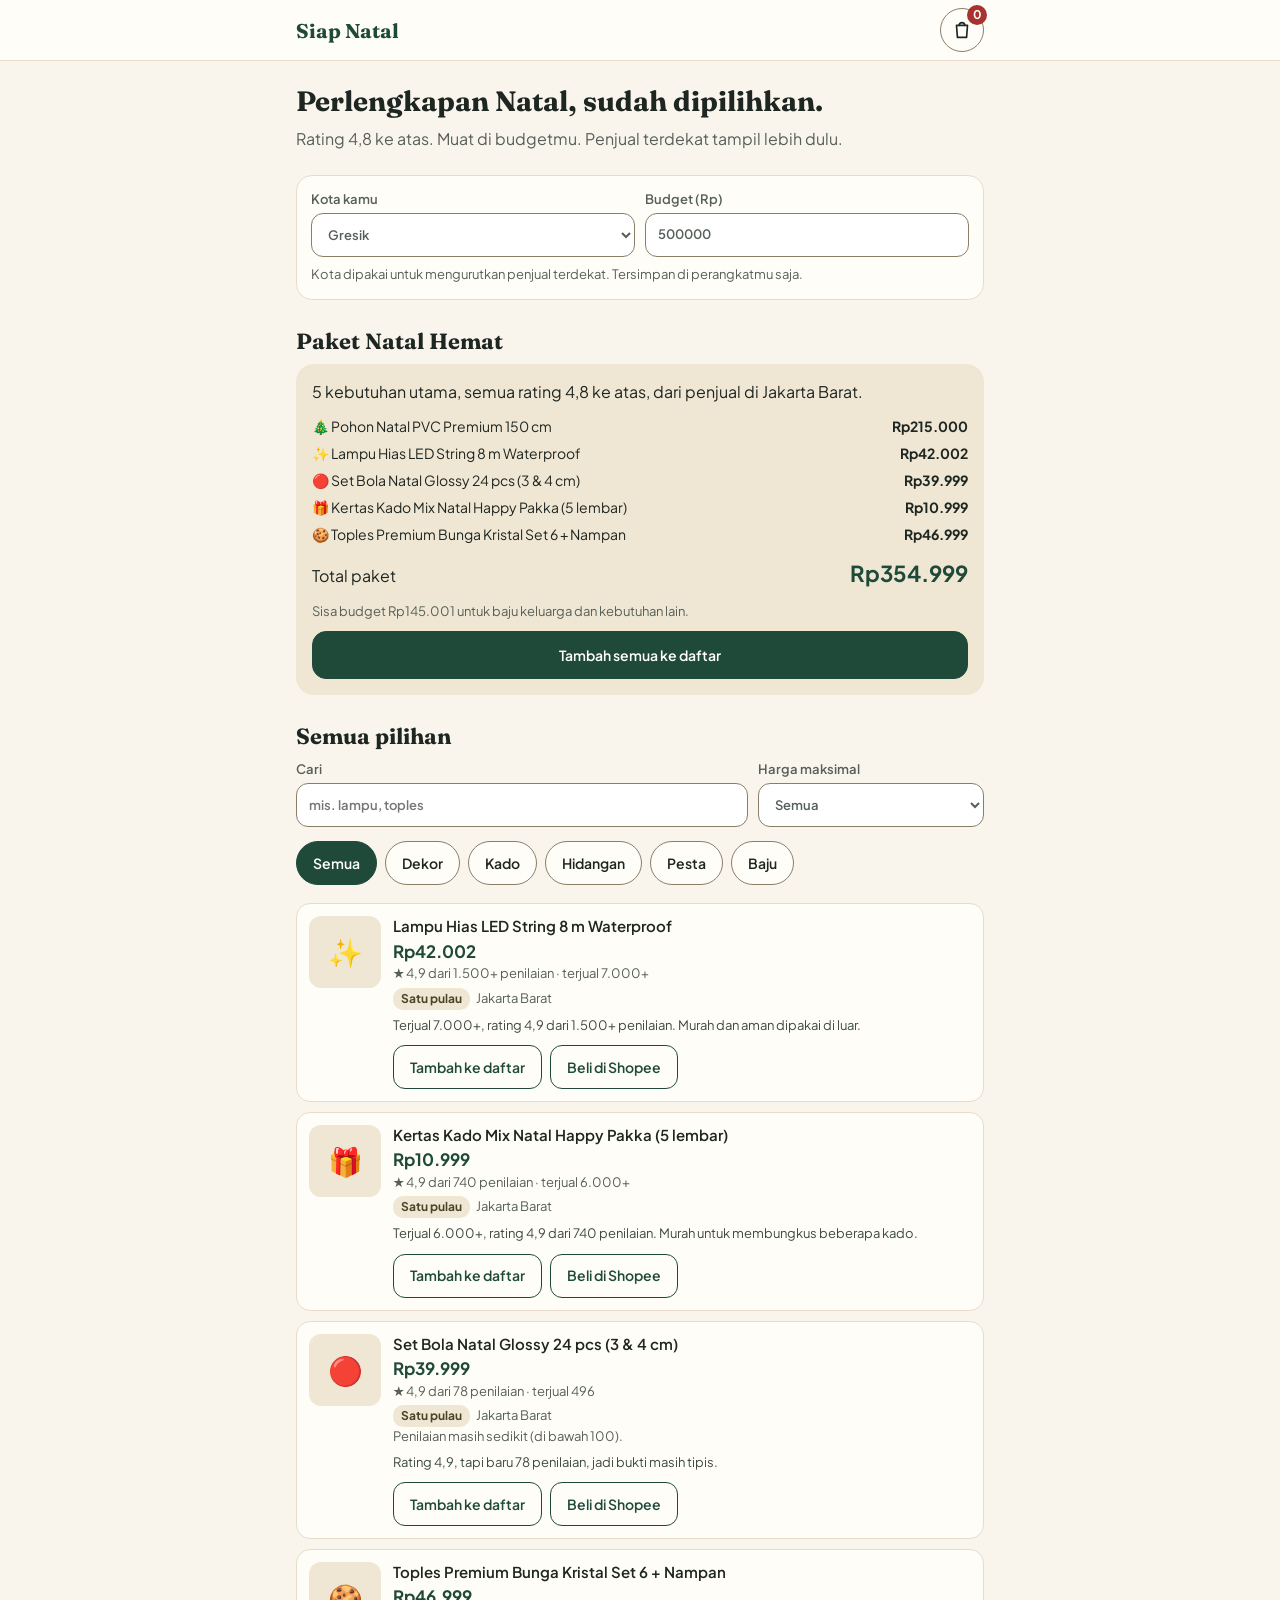
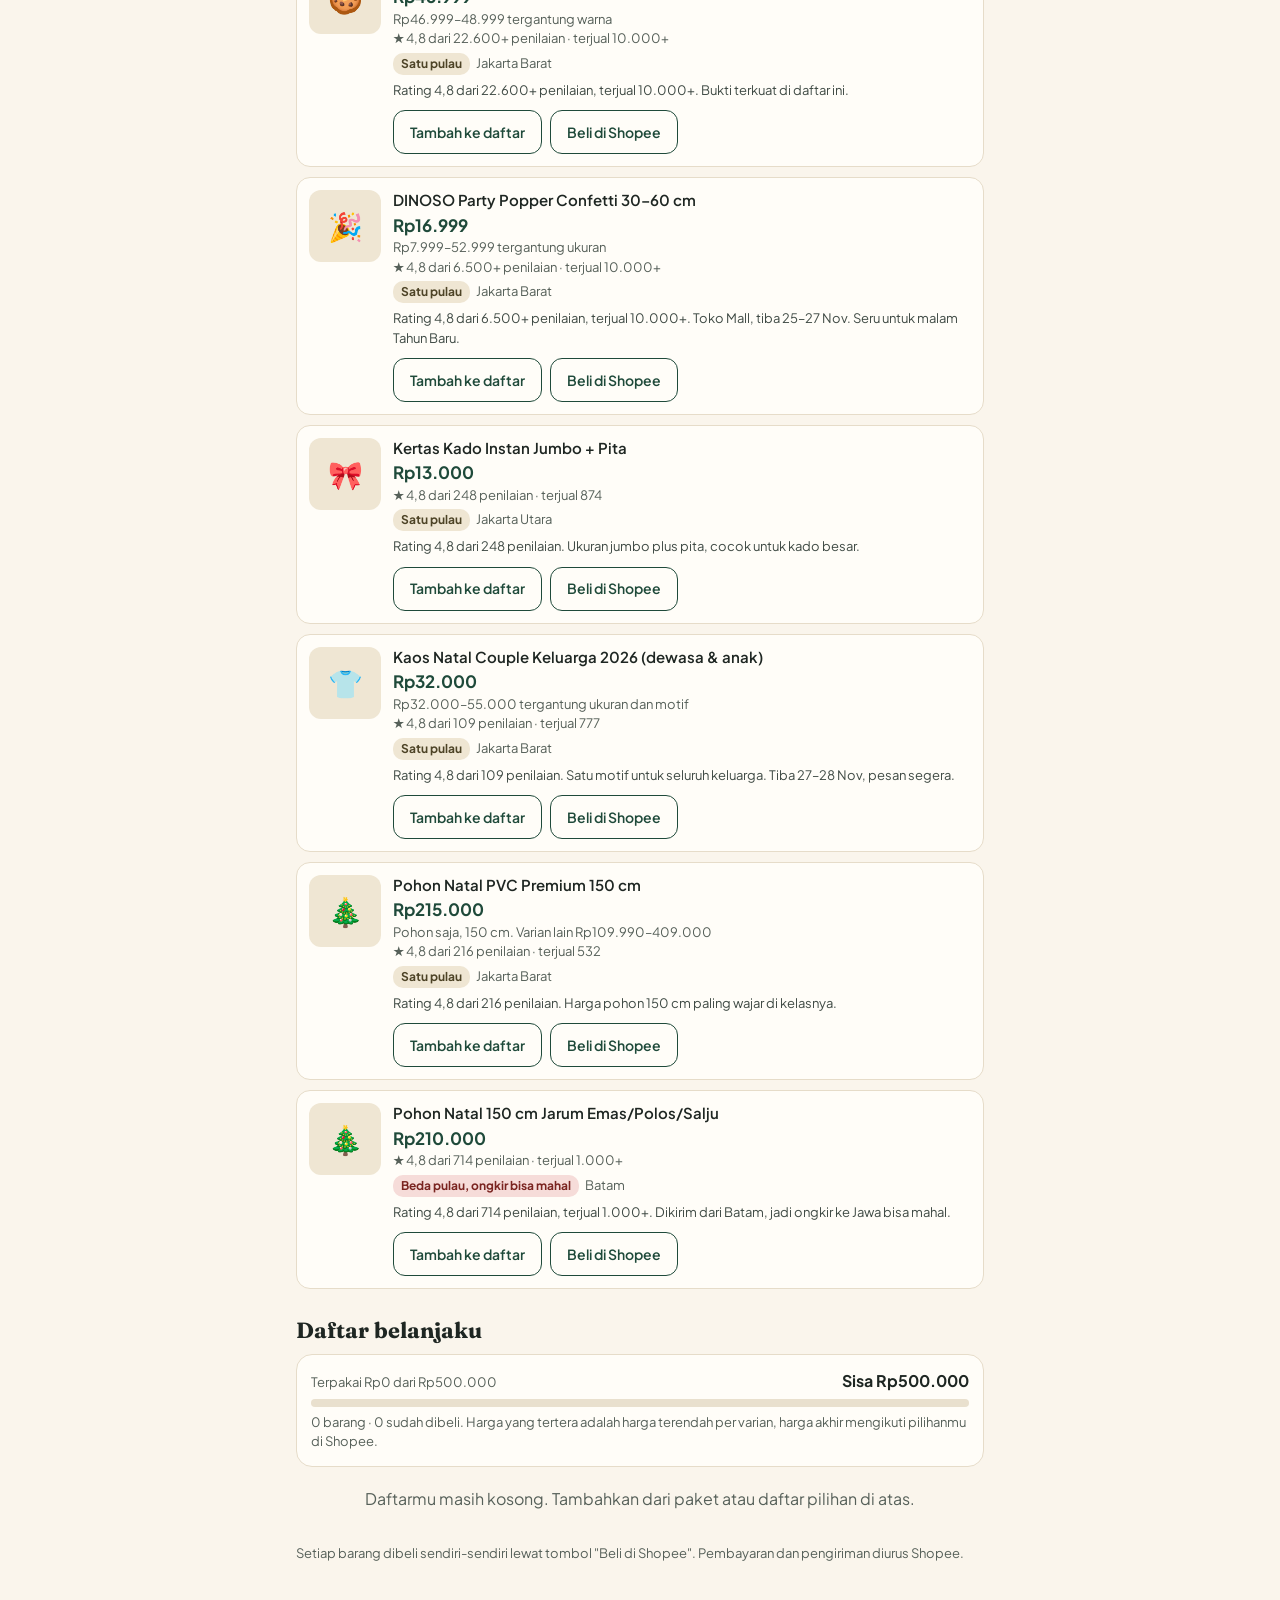
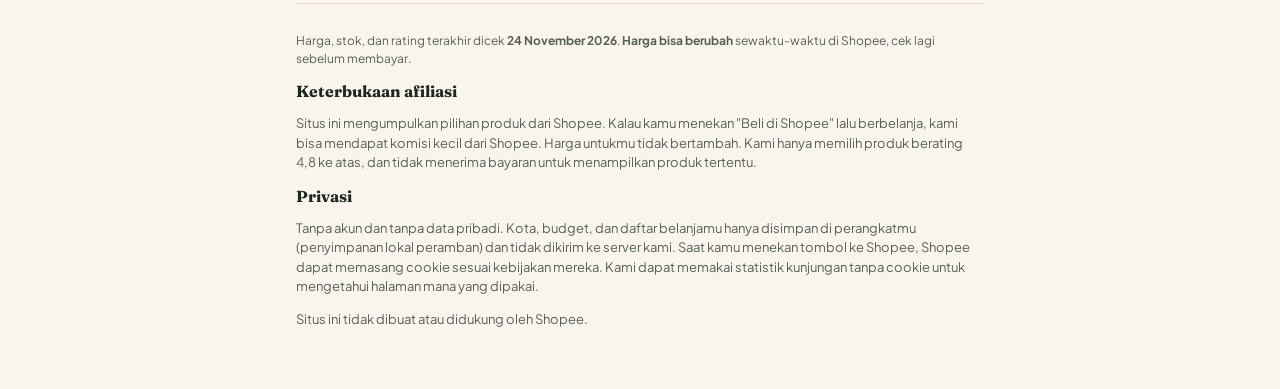
==== index.html @ 168bbdeb "Add files via upload tambah file lengkap pertama" ====
<!DOCTYPE html>
<html lang="id">
<head>
<meta charset="utf-8">
<meta name="viewport" content="width=device-width,initial-scale=1">
<title>Siap Natal — asisten belanja Natal untuk ibu</title>
<meta name="description" content="Pilihan perlengkapan Natal yang sudah dikurasi: rating 4,8 ke atas, sesuai budget, dengan penjual terdekat lebih dulu.">
<link rel="icon" href="data:image/svg+xml,%3Csvg xmlns=%27http://www.w3.org/2000/svg%27 viewBox=%270 0 100 100%27%3E%3Ctext y=%27.9em%27 font-size=%2790%27%3E🎄%3C/text%3E%3C/svg%3E">
<meta property="og:title" content="Siap Natal — asisten belanja Natal untuk ibu"><meta property="og:description" content="Pilihan perlengkapan Natal berating 4,8 ke atas, sesuai budget, penjual terdekat tampil dulu."><meta property="og:type" content="website">
<link rel="preconnect" href="https://fonts.googleapis.com"><link rel="preconnect" href="https://fonts.gstatic.com" crossorigin>
<link href="https://fonts.googleapis.com/css2?family=Fraunces:wght@600;700&family=Plus+Jakarta+Sans:wght@400;500;600;700&display=swap" rel="stylesheet">
<style>
:root{--ground:#FAF5EC;--surface:#FFFDF8;--line:#E6DCC9;--line2:#8A7E68;--text:#1E2622;--muted:#566059;--pri:#1F4A3A;--berry:#A8322D;--sand:#EFE6D3}
*{box-sizing:border-box}
html{-webkit-text-size-adjust:100%}
body{margin:0;background:var(--ground);color:var(--text);font:400 16px/1.5 'Plus Jakarta Sans',system-ui,sans-serif}
h1,h2,h3{font-family:Fraunces,Georgia,serif;margin:0;line-height:1.2}
a{color:var(--pri)}
button,select,input{font:inherit;color:inherit}
:focus-visible{outline:3px solid #2F6FED;outline-offset:2px}
.wrap{max-width:720px;margin:0 auto;padding:0 16px}
header.top{position:sticky;top:0;z-index:5;background:var(--surface);border-bottom:1px solid var(--line)}
header.top .wrap{display:flex;align-items:center;gap:10px;min-height:60px;justify-content:space-between}
.brand{font:700 20px Fraunces,Georgia,serif;color:var(--pri);text-decoration:none}
.chip,.btn{min-height:44px;border-radius:22px;border:1px solid var(--line2);background:var(--surface);padding:0 16px;font-weight:600;font-size:14px;cursor:pointer;display:inline-flex;align-items:center;justify-content:center;gap:6px;text-decoration:none;color:var(--text)}
.chip[aria-pressed=true]{background:var(--pri);color:#fff;border-color:var(--pri)}
.btn.pri{background:var(--pri);border-color:var(--pri);color:#fff;border-radius:14px;min-height:48px}
.btn.out{border:1.5px solid var(--pri);color:var(--pri);border-radius:12px}
.cartbtn{position:relative;width:44px;padding:0;border-radius:22px}
.badge{position:absolute;top:-4px;right:-4px;min-width:20px;height:20px;padding:0 5px;border-radius:10px;background:var(--berry);color:#fff;font-size:12px;font-weight:700;display:flex;align-items:center;justify-content:center}
.hero{padding:24px 0 8px}
.hero h1{font-size:28px}
.hero p{color:var(--muted);margin:8px 0 0}
.panel{background:var(--surface);border:1px solid var(--line);border-radius:16px;padding:14px;margin-top:16px}
.row{display:flex;gap:10px;flex-wrap:wrap;align-items:flex-end}
label.f{display:flex;flex-direction:column;gap:4px;font-size:13px;color:var(--muted);font-weight:600;flex:1;min-width:140px}
select,input[type=number],input[type=search]{min-height:44px;border:1px solid var(--line2);border-radius:12px;background:#fff;padding:0 12px;width:100%}
.note{font-size:13px;color:var(--muted)}
.bar{height:8px;border-radius:4px;background:#E9E0CE;overflow:hidden;margin-top:6px}
.bar>i{display:block;height:100%;background:var(--pri)}
.bar.over>i{background:var(--berry)}
section{margin-top:28px}
section>h2{font-size:22px;margin-bottom:10px}
.paket{background:var(--sand);border-radius:18px;padding:16px}
.paket ul{list-style:none;margin:12px 0;padding:0;display:flex;flex-direction:column;gap:6px}
.paket li{display:flex;justify-content:space-between;gap:10px;font-size:14px}
.tot{display:flex;justify-content:space-between;align-items:baseline;gap:10px;flex-wrap:wrap;margin:8px 0 12px}
.tot b{font-size:22px;color:var(--pri)}
.chips{display:flex;gap:8px;overflow-x:auto;padding:4px 0 8px;margin-top:10px}
.chips .chip{flex:none}
.card{display:flex;gap:12px;background:var(--surface);border:1px solid var(--line);border-radius:14px;padding:12px;margin-top:10px}
.ph{flex:none;width:72px;height:72px;border-radius:12px;background:var(--sand);display:flex;align-items:center;justify-content:center;font-size:28px}
.card .b{flex:1;min-width:0}
.card h3{font:600 15px/1.35 'Plus Jakarta Sans',sans-serif}
.price{font-weight:700;color:var(--pri);font-size:17px;margin-top:2px}
.meta{font-size:13px;color:var(--muted)}
.tag{display:inline-block;font-size:12px;font-weight:700;padding:2px 8px;border-radius:10px;margin-right:6px;margin-top:4px}
.t0,.t1{background:#DCEBDD;color:#1B4B2B}.t2{background:#EFE6D3;color:#4D4326}.t3{background:#F6DCD9;color:#7A2420}
.why{font-size:13px;margin:6px 0 0;color:#3F4A44}
.acts{display:flex;gap:8px;margin-top:10px;flex-wrap:wrap}
.empty{padding:20px;text-align:center;color:var(--muted)}
#daftar .item{display:flex;align-items:center;gap:8px;padding:8px 8px 8px 4px;border:1px solid var(--line);border-radius:14px;background:var(--surface);margin-top:8px}
#daftar .item input[type=checkbox]{width:22px;height:22px;accent-color:var(--pri);margin:0}
#daftar .item label{width:44px;height:44px;display:flex;align-items:center;justify-content:center}
#daftar .item.done .nm{text-decoration:line-through;color:var(--muted)}
.item .nm{font-size:14px;font-weight:600;line-height:1.3}
.x{border:0;background:none;color:var(--muted);min-width:44px;min-height:44px;cursor:pointer;font-size:13px;text-decoration:underline}
footer{margin:40px 0 60px;padding-top:16px;border-top:1px solid var(--line);font-size:13px;color:var(--muted)}
footer h2{font-size:16px;color:var(--text);margin:14px 0 4px}
.stale{font-size:12px;color:var(--muted)}
@media (prefers-reduced-motion:no-preference){.bar>i{transition:width .3s}}
</style>
</head>
<body>
<header class="top"><div class="wrap">
<a class="brand" href="#top">Siap Natal</a>
<a class="btn cartbtn" href="#daftar" aria-label="Daftar belanja"><svg width="22" height="22" viewBox="0 0 24 24" fill="none" stroke="currentColor" stroke-width="1.8" stroke-linecap="round" stroke-linejoin="round" aria-hidden="true"><path d="M6 7h12l-1 13H7z"/><path d="M9 7a3 3 0 016 0"/></svg><span class="badge" id="badge">0</span></a>
</div></header>

<main class="wrap" id="top">
<div class="hero">
<h1>Perlengkapan Natal, sudah dipilihkan.</h1>
<p>Rating 4,8 ke atas. Muat di budgetmu. Penjual terdekat tampil lebih dulu.</p>
</div>

<div class="panel" aria-label="Pengaturan">
<div class="row">
<label class="f">Kota kamu<select id="city"></select></label>
<label class="f">Budget (Rp)<input type="number" id="budget" inputmode="numeric" min="0" step="10000"></label>
</div>
<p class="note" style="margin:8px 0 0">Kota dipakai untuk mengurutkan penjual terdekat. Tersimpan di perangkatmu saja.</p>
</div>

<section id="paketsec"><h2>Paket Natal Hemat</h2><div class="paket" id="paket"></div></section>

<section id="produk"><h2>Semua pilihan</h2>
<div class="row">
<label class="f" style="flex:2">Cari<input type="search" id="q" placeholder="mis. lampu, toples"></label>
<label class="f">Harga maksimal<select id="maxp"><option value="0">Semua</option><option value="50000">sampai Rp50.000</option><option value="100000">sampai Rp100.000</option><option value="250000">sampai Rp250.000</option></select></label>
</div>
<div class="chips" id="cats" role="group" aria-label="Kategori"></div>
<div id="list" aria-live="polite"></div>
</section>

<section id="daftar"><h2>Daftar belanjaku</h2>
<div class="panel" style="margin-top:0">
<div class="row" style="justify-content:space-between;align-items:baseline"><span class="note" id="used"></span><b id="left" style="color:var(--pri)"></b></div>
<div class="bar" id="bar"><i style="width:0"></i></div>
<div class="note" id="cnt" style="margin-top:6px"></div>
</div>
<div id="items"></div>
<p class="note">Setiap barang dibeli sendiri-sendiri lewat tombol "Beli di Shopee". Pembayaran dan pengiriman diurus Shopee.</p>
</section>

<footer>
<p class="stale">Harga, stok, dan rating terakhir dicek <b id="chk"></b>. <b>Harga bisa berubah</b> sewaktu-waktu di Shopee, cek lagi sebelum membayar.</p>
<h2 id="afiliasi">Keterbukaan afiliasi</h2>
<p>Situs ini mengumpulkan pilihan produk dari Shopee. Kalau kamu menekan "Beli di Shopee" lalu berbelanja, kami bisa mendapat komisi kecil dari Shopee. Harga untukmu tidak bertambah. Kami hanya memilih produk berating 4,8 ke atas, dan tidak menerima bayaran untuk menampilkan produk tertentu.</p>
<h2 id="privasi">Privasi</h2>
<p>Tanpa akun dan tanpa data pribadi. Kota, budget, dan daftar belanjamu hanya disimpan di perangkatmu (penyimpanan lokal peramban) dan tidak dikirim ke server kami. Saat kamu menekan tombol ke Shopee, Shopee dapat memasang cookie sesuai kebijakan mereka. Kami dapat memakai statistik kunjungan tanpa cookie untuk mengetahui halaman mana yang dipakai.</p>
<p>Situs ini tidak dibuat atau didukung oleh Shopee.</p>
</footer>
</main>

<script>
const UPDATED="24 November 2026";
const P=[
{id:"pvc150",n:"Pohon Natal PVC Premium 150 cm",k:"Dekor",h:215000,hn:"Pohon saja, 150 cm. Varian lain Rp109.990–409.000",s:532,r:4.8,rc:216,c:"Jakarta Barat",l:"https://s.shopee.co.id/6fj6Mpn1TP",w:"Rating 4,8 dari 216 penilaian. Harga pohon 150 cm paling wajar di kelasnya.",paket:1,e:"🎄"},
{id:"led8",n:"Lampu Hias LED String 8 m Waterproof",k:"Dekor",h:42002,s:7000,r:4.9,rc:1500,c:"Jakarta Barat",l:"https://s.shopee.co.id/2gCxbWXLBi",w:"Terjual 7.000+, rating 4,9 dari 1.500+ penilaian. Murah dan aman dipakai di luar.",paket:1,e:"✨"},
{id:"bola24",n:"Set Bola Natal Glossy 24 pcs (3 & 4 cm)",k:"Dekor",h:39999,s:496,r:4.9,rc:78,c:"Jakarta Barat",l:"https://s.shopee.co.id/9fMhwWFyLL",w:"Rating 4,9, tapi baru 78 penilaian, jadi bukti masih tipis.",paket:1,thin:1,e:"🔴"},
{id:"kado5",n:"Kertas Kado Mix Natal Happy Pakka (5 lembar)",k:"Kado",h:10999,s:6000,r:4.9,rc:740,c:"Jakarta Barat",l:"https://s.shopee.co.id/8KrKM7GC0i",w:"Terjual 6.000+, rating 4,9 dari 740 penilaian. Murah untuk membungkus beberapa kado.",paket:1,e:"🎁"},
{id:"toples6",n:"Toples Premium Bunga Kristal Set 6 + Nampan",k:"Hidangan",h:46999,hn:"Rp46.999–48.999 tergantung warna",s:10000,r:4.8,rc:22600,c:"Jakarta Barat",l:"https://s.shopee.co.id/7KynB4lZWS",w:"Rating 4,8 dari 22.600+ penilaian, terjual 10.000+. Bukti terkuat di daftar ini.",paket:1,e:"🍪"},
{id:"jarum150",n:"Pohon Natal 150 cm Jarum Emas/Polos/Salju",k:"Dekor",h:210000,s:1000,r:4.8,rc:714,c:"Batam",l:"https://s.shopee.co.id/4LLBaUgY8w",w:"Rating 4,8 dari 714 penilaian, terjual 1.000+. Dikirim dari Batam, jadi ongkir ke Jawa bisa mahal.",e:"🎄"},
{id:"kadojumbo",n:"Kertas Kado Instan Jumbo + Pita",k:"Kado",h:13000,s:874,r:4.8,rc:248,c:"Jakarta Utara",l:"https://s.shopee.co.id/3B9ECFeXxI",w:"Rating 4,8 dari 248 penilaian. Ukuran jumbo plus pita, cocok untuk kado besar.",e:"🎀"},
{id:"popper",n:"DINOSO Party Popper Confetti 30–60 cm",k:"Pesta",h:16999,hn:"Rp7.999–52.999 tergantung ukuran",s:10000,r:4.8,rc:6500,c:"Jakarta Barat",l:"https://s.shopee.co.id/9AQRPuTZPy",w:"Rating 4,8 dari 6.500+ penilaian, terjual 10.000+. Toko Mall, tiba 25–27 Nov. Seru untuk malam Tahun Baru.",e:"🎉"},
{id:"kaos",n:"Kaos Natal Couple Keluarga 2026 (dewasa & anak)",k:"Baju",h:32000,hn:"Rp32.000–55.000 tergantung ukuran dan motif",s:777,r:4.8,rc:109,c:"Jakarta Barat",l:"https://s.shopee.co.id/2VtXQyPpWH",w:"Rating 4,8 dari 109 penilaian. Satu motif untuk seluruh keluarga. Tiba 27–28 Nov, pesan segera.",e:"👕"}
];
const CITIES=[
["Gresik","Jawa Timur","Jawa"],["Surabaya","Jawa Timur","Jawa"],["Sidoarjo","Jawa Timur","Jawa"],["Lamongan","Jawa Timur","Jawa"],["Mojokerto","Jawa Timur","Jawa"],["Malang","Jawa Timur","Jawa"],["Pasuruan","Jawa Timur","Jawa"],["Probolinggo","Jawa Timur","Jawa"],["Jember","Jawa Timur","Jawa"],["Banyuwangi","Jawa Timur","Jawa"],["Kediri","Jawa Timur","Jawa"],["Madiun","Jawa Timur","Jawa"],["Tuban","Jawa Timur","Jawa"],["Bojonegoro","Jawa Timur","Jawa"],
["Semarang","Jawa Tengah","Jawa"],["Solo","Jawa Tengah","Jawa"],["Yogyakarta","DI Yogyakarta","Jawa"],["Bandung","Jawa Barat","Jawa"],["Bogor","Jawa Barat","Jawa"],["Depok","Jawa Barat","Jawa"],["Bekasi","Jawa Barat","Jawa"],["Tangerang","Banten","Jawa"],
["Jakarta Barat","DKI Jakarta","Jawa"],["Jakarta Utara","DKI Jakarta","Jawa"],["Jakarta Selatan","DKI Jakarta","Jawa"],["Jakarta Pusat","DKI Jakarta","Jawa"],["Jakarta Timur","DKI Jakarta","Jawa"],
["Denpasar","Bali","Bali"],["Medan","Sumatera Utara","Sumatera"],["Batam","Kepulauan Riau","Sumatera"],["Palembang","Sumatera Selatan","Sumatera"],["Balikpapan","Kalimantan Timur","Kalimantan"],["Makassar","Sulawesi Selatan","Sulawesi"],["Manado","Sulawesi Utara","Sulawesi"]
];
const cityInfo=n=>CITIES.find(c=>c[0]===n);
const rp=n=>"Rp"+Math.round(n).toLocaleString("id-ID");
const K={city:"sn_city",budget:"sn_budget",list:"sn_list"};
const ls={get(k,d){try{const v=localStorage.getItem(k);return v==null?d:JSON.parse(v)}catch(e){return d}},set(k,v){try{localStorage.setItem(k,JSON.stringify(v))}catch(e){}}};
let city=ls.get(K.city,"Gresik"),budget=ls.get(K.budget,500000),list=ls.get(K.list,[]),cat="Semua";
if(!cityInfo(city))city="Gresik";
function tier(p){const u=cityInfo(city),s=cityInfo(p.c);if(p.c===city)return 0;if(!u||!s)return 3;if(u[1]===s[1])return 1;if(u[2]===s[2])return 2;return 3}
const TL=["Satu kota denganmu","Satu provinsi","Satu pulau","Beda pulau, ongkir bisa mahal"];
const byId=id=>P.find(p=>p.id===id);
function save(){ls.set(K.city,city);ls.set(K.budget,budget);ls.set(K.list,list)}
function add(id){if(!list.find(x=>x.id===id)){list.push({id,done:false});save();render()}}
function addPaket(){P.filter(p=>p.paket).forEach(p=>{if(!list.find(x=>x.id===p.id))list.push({id:p.id,done:false})});save();render();document.getElementById("daftar").scrollIntoView({behavior:"smooth"})}
function rm(id){list=list.filter(x=>x.id!==id);save();render()}
function tog(id){const x=list.find(y=>y.id===id);if(x){x.done=!x.done;save();render()}}
function buy(p){return `<a class="btn out" href="${p.l}" target="_blank" rel="sponsored noopener noreferrer">Beli di Shopee</a>`}
function card(p){const t=tier(p),inl=list.some(x=>x.id===p.id);
return `<article class="card"><div class="ph" aria-hidden="true">${p.e}</div><div class="b"><h3>${p.n}</h3>
<div class="price">${rp(p.h)}</div>${p.hn?`<div class="meta">${p.hn}</div>`:""}
<div class="meta">★ ${String(p.r).replace(".",",")} dari ${p.rc.toLocaleString("id-ID")}${p.rc>=1500?"+":""} penilaian · terjual ${p.s.toLocaleString("id-ID")}${p.s>=1000?"+":""}</div>
<div><span class="tag t${t}">${TL[t]}</span><span class="meta">${p.c}</span></div>
${p.thin?`<div class="meta">Penilaian masih sedikit (di bawah 100).</div>`:""}
<p class="why">${p.w}</p>
<div class="acts"><button class="btn out" ${inl?"disabled aria-disabled=true":""} data-add="${p.id}">${inl?"Sudah di daftar":"Tambah ke daftar"}</button>${buy(p)}</div></div></article>`}
function renderPaket(){const it=P.filter(p=>p.paket),tot=it.reduce((a,p)=>a+p.h,0);
document.getElementById("paket").innerHTML=`<p style="margin:0 0 4px">${it.length} kebutuhan utama, semua rating 4,8 ke atas, dari penjual di Jakarta Barat.</p><ul>${it.map(p=>`<li><span>${p.e} ${p.n}</span><b>${rp(p.h)}</b></li>`).join("")}</ul>
<div class="tot"><span>Total paket</span><b>${rp(tot)}</b></div><div class="note" style="margin-bottom:10px">${tot<=budget?`Sisa budget ${rp(budget-tot)} untuk baju keluarga dan kebutuhan lain.`:`Melebihi budget ${rp(tot-budget)}. Ganti satu barang atau naikkan budget.`}</div>
<button class="btn pri" style="width:100%" data-paket="1">Tambah semua ke daftar</button>`}
function renderList(){const q=document.getElementById("q").value.trim().toLowerCase(),mx=+document.getElementById("maxp").value;
let a=P.filter(p=>(cat==="Semua"||p.k===cat)&&(!mx||p.h<=mx)&&(!q||(p.n+" "+p.k).toLowerCase().includes(q)));
a.sort((x,y)=>tier(x)-tier(y)||y.r-x.r||y.s-x.s);
document.getElementById("list").innerHTML=a.length?a.map(card).join(""):`<div class="empty">Belum ada yang cocok. Coba ganti kategori atau harga maksimal.</div>`}
function renderDaftar(){const it=list.map(x=>({x,p:byId(x.id)})).filter(o=>o.p),tot=it.reduce((a,o)=>a+o.p.h,0),pct=budget>0?Math.min(100,tot/budget*100):0;
document.getElementById("badge").textContent=it.length;
document.getElementById("used").textContent=`Terpakai ${rp(tot)} dari ${rp(budget)}`;
const L=document.getElementById("left");L.textContent=tot<=budget?`Sisa ${rp(budget-tot)}`:`Lebih ${rp(tot-budget)}`;L.style.color=tot<=budget?"":"var(--berry)";
const b=document.getElementById("bar");b.className="bar"+(tot>budget?" over":"");b.firstElementChild.style.width=pct+"%";
document.getElementById("cnt").textContent=`${it.length} barang · ${it.filter(o=>o.x.done).length} sudah dibeli. Harga yang tertera adalah harga terendah per varian, harga akhir mengikuti pilihanmu di Shopee.`;
document.getElementById("items").innerHTML=it.length?it.map(({x,p})=>`<div class="item ${x.done?"done":""}"><label><input type="checkbox" ${x.done?"checked":""} data-tog="${p.id}" aria-label="Sudah dibeli: ${p.n}"></label><div style="flex:1;min-width:0"><div class="nm">${p.n}</div><div class="price" style="font-size:14px">${rp(p.h)}</div><div class="meta">${p.c}</div></div><div style="display:flex;flex-direction:column;align-items:flex-end">${buy(p)}<button class="x" data-rm="${p.id}">Hapus</button></div></div>`).join(""):`<div class="empty">Daftarmu masih kosong. Tambahkan dari paket atau daftar pilihan di atas.</div>`}
function render(){renderPaket();renderList();renderDaftar()}
function init(){
document.getElementById("chk").textContent=UPDATED;
const cs=document.getElementById("city");cs.innerHTML=CITIES.map(c=>`<option ${c[0]===city?"selected":""}>${c[0]}</option>`).join("");
cs.onchange=()=>{city=cs.value;save();render()};
const bi=document.getElementById("budget");bi.value=budget;bi.onchange=()=>{const v=parseInt(bi.value,10);budget=isNaN(v)||v<0?500000:v;bi.value=budget;save();render()};
document.getElementById("q").oninput=renderList;document.getElementById("maxp").onchange=renderList;
const cats=["Semua",...new Set(P.map(p=>p.k))];
document.getElementById("cats").innerHTML=cats.map(c=>`<button class="chip" aria-pressed="${c===cat}" data-cat="${c}">${c}</button>`).join("");
document.addEventListener("click",e=>{const t=e.target.closest("button,a");if(!t)return;
if(t.dataset.cat){cat=t.dataset.cat;document.querySelectorAll("[data-cat]").forEach(b=>b.setAttribute("aria-pressed",b.dataset.cat===cat));renderList()}
else if(t.dataset.add)add(t.dataset.add);else if(t.dataset.paket)addPaket();else if(t.dataset.rm)rm(t.dataset.rm)});
document.addEventListener("change",e=>{if(e.target.dataset.tog)tog(e.target.dataset.tog)});
render()}
init();
</script>
</body>
</html>
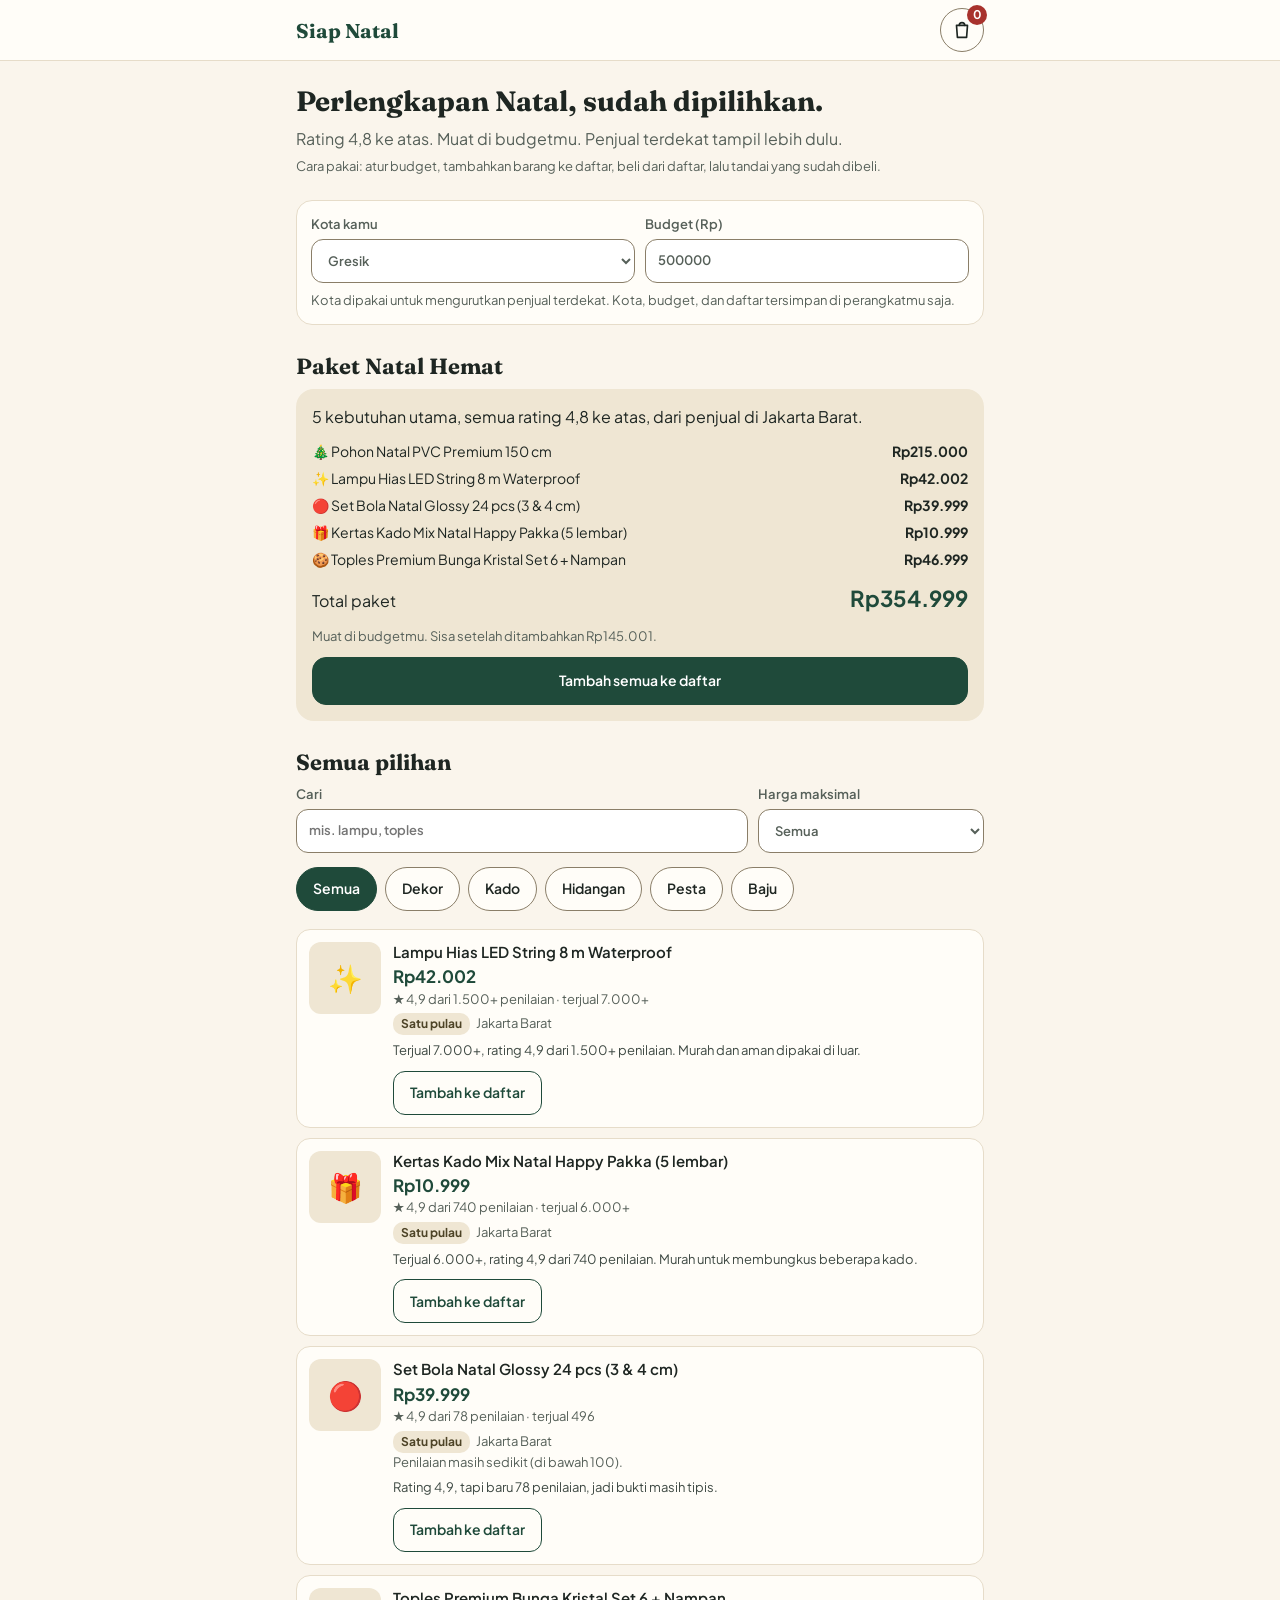
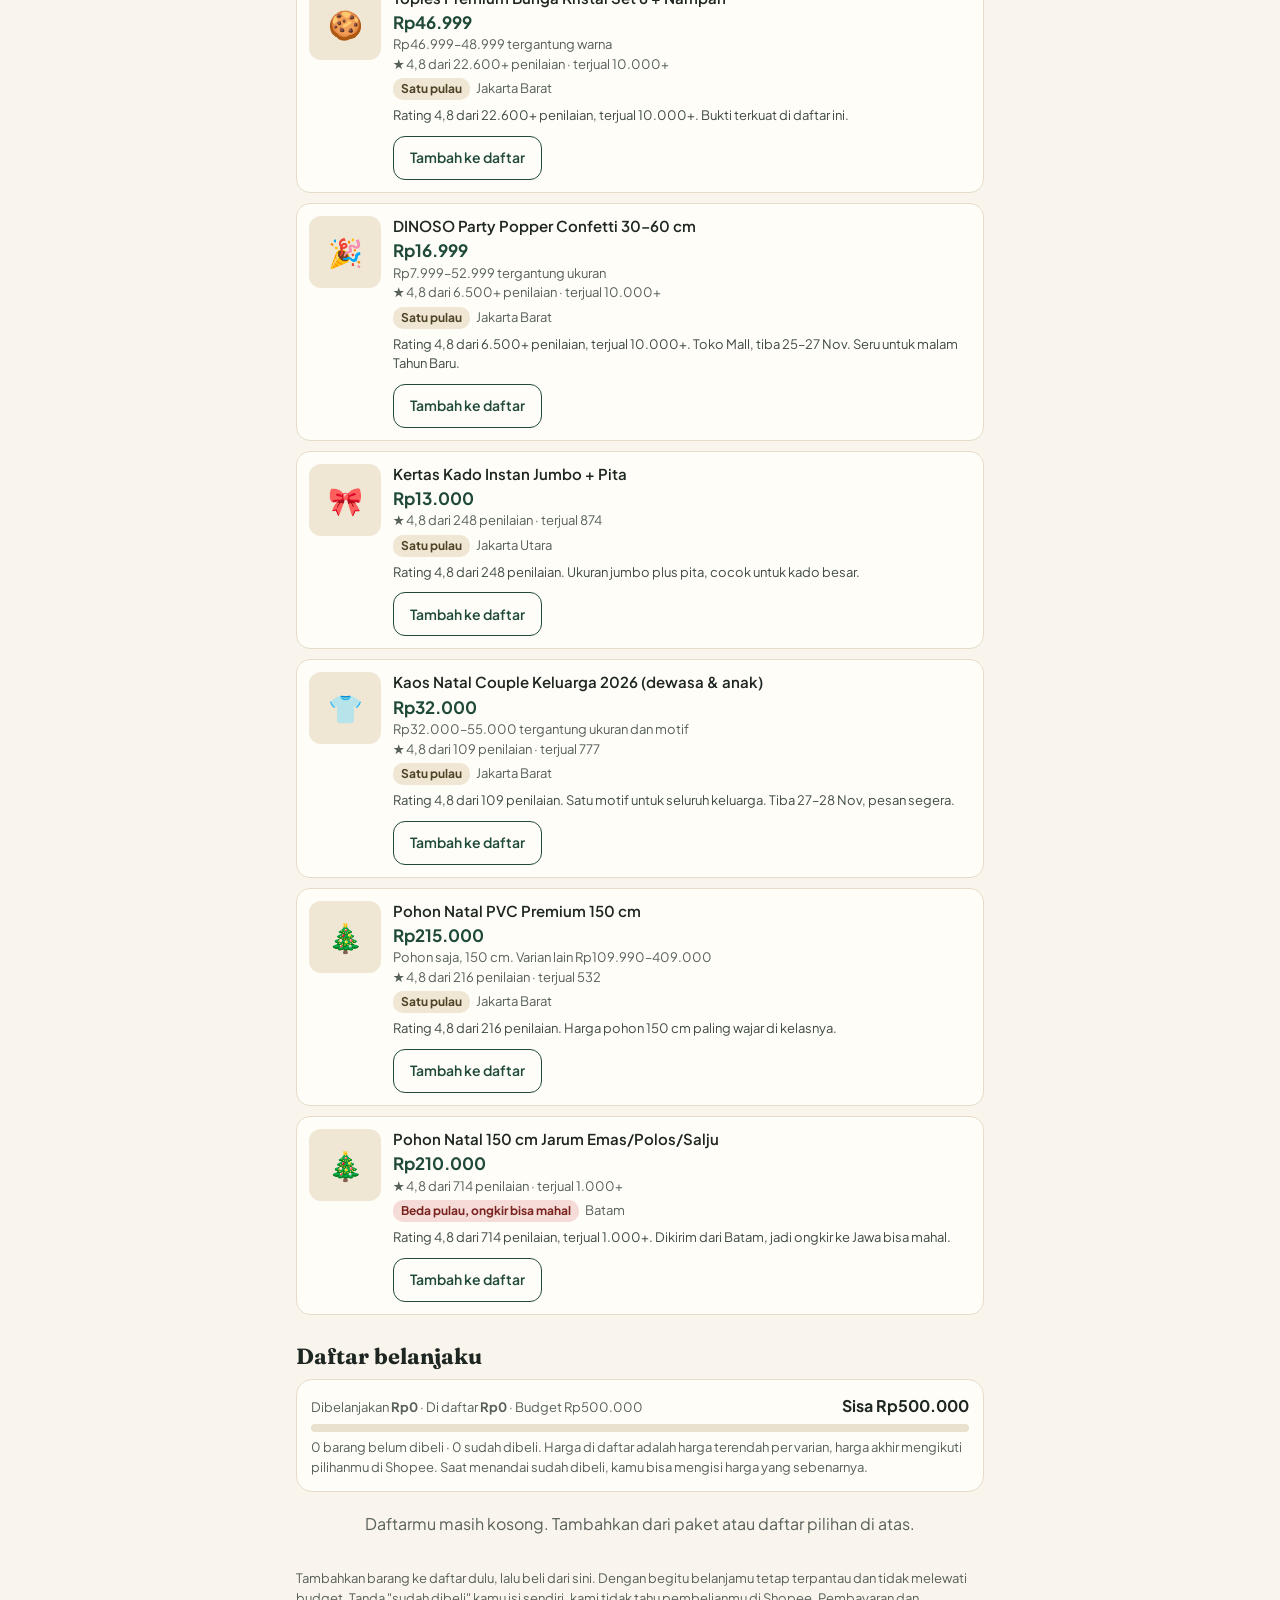
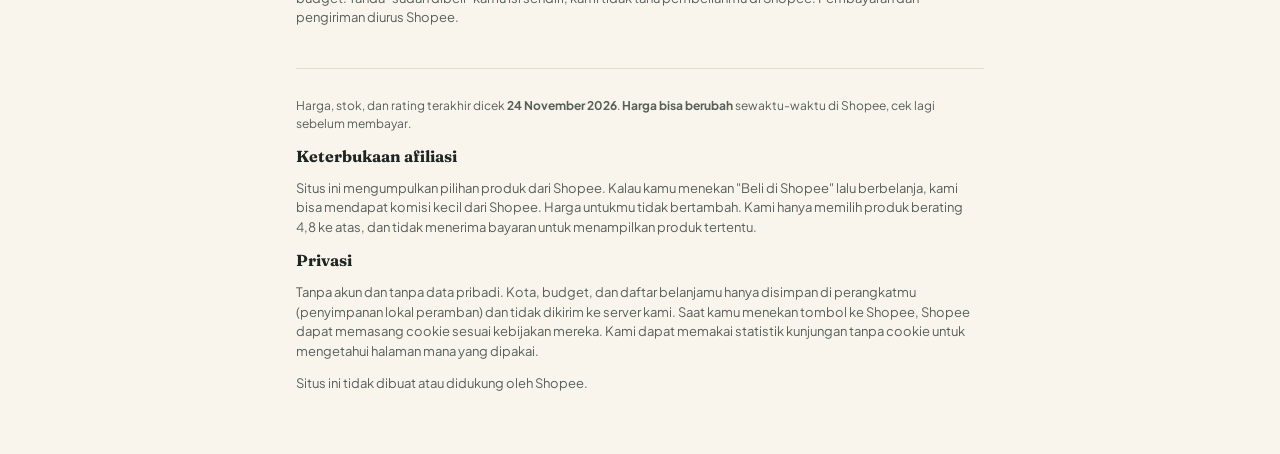
==== commit 5ec0e317: "Fitur kontrol budget: tandai sudah dibeli, budget terpotong, tambah barang butuh budget cukup Co-Aut" ====
--- a/index.html
+++ b/index.html
@@ -61,13 +61,22 @@
 .empty{padding:20px;text-align:center;color:var(--muted)}
 #daftar .item{display:flex;align-items:center;gap:8px;padding:8px 8px 8px 4px;border:1px solid var(--line);border-radius:14px;background:var(--surface);margin-top:8px}
 #daftar .item input[type=checkbox]{width:22px;height:22px;accent-color:var(--pri);margin:0}
-#daftar .item label{width:44px;height:44px;display:flex;align-items:center;justify-content:center}
+
 #daftar .item.done .nm{text-decoration:line-through;color:var(--muted)}
 .item .nm{font-size:14px;font-weight:600;line-height:1.3}
 .x{border:0;background:none;color:var(--muted);min-width:44px;min-height:44px;cursor:pointer;font-size:13px;text-decoration:underline}
 footer{margin:40px 0 60px;padding-top:16px;border-top:1px solid var(--line);font-size:13px;color:var(--muted)}
 footer h2{font-size:16px;color:var(--text);margin:14px 0 4px}
 .stale{font-size:12px;color:var(--muted)}
+.bar{display:flex}.bar>i.pl{background:#8FB5A3}.bar.over>i.pl{background:#D98A85}
+.doneTag{display:inline-flex;align-items:center;min-height:44px;font-weight:700;color:var(--pri)}
+.card.dim{opacity:.7}
+dialog{border:1px solid var(--line2);border-radius:16px;padding:18px;max-width:420px;width:calc(100% - 32px);background:var(--surface);color:var(--text)}dialog::backdrop{background:rgba(30,38,34,.45)}
+.ph.sm{width:44px;height:44px;font-size:20px;border-radius:10px}
+#daftar .item .side{display:flex;flex-direction:column;align-items:flex-end;gap:4px}
+.sm2{min-height:40px;font-size:13px;padding:0 12px}
+details{margin-top:10px}summary{cursor:pointer;min-height:44px;display:flex;align-items:center;font-weight:600;color:var(--pri)}
+#daftar .item.done{opacity:.85}
 @media (prefers-reduced-motion:no-preference){.bar>i{transition:width .3s}}
 </style>
 </head>
@@ -81,6 +90,7 @@
 <div class="hero">
 <h1>Perlengkapan Natal, sudah dipilihkan.</h1>
 <p>Rating 4,8 ke atas. Muat di budgetmu. Penjual terdekat tampil lebih dulu.</p>
+<p class="note" style="margin-top:6px">Cara pakai: atur budget, tambahkan barang ke daftar, beli dari daftar, lalu tandai yang sudah dibeli.</p>
 </div>
 
 <div class="panel" aria-label="Pengaturan">
@@ -88,7 +98,8 @@
 <label class="f">Kota kamu<select id="city"></select></label>
 <label class="f">Budget (Rp)<input type="number" id="budget" inputmode="numeric" min="0" step="10000"></label>
 </div>
-<p class="note" style="margin:8px 0 0">Kota dipakai untuk mengurutkan penjual terdekat. Tersimpan di perangkatmu saja.</p>
+<p class="note" role="status" id="bmsg" style="margin:8px 0 0;color:var(--berry)"></p>
+<p class="note" style="margin:8px 0 0">Kota dipakai untuk mengurutkan penjual terdekat. Kota, budget, dan daftar tersimpan di perangkatmu saja.</p>
 </div>
 
 <section id="paketsec"><h2>Paket Natal Hemat</h2><div class="paket" id="paket"></div></section>
@@ -105,11 +116,12 @@
 <section id="daftar"><h2>Daftar belanjaku</h2>
 <div class="panel" style="margin-top:0">
 <div class="row" style="justify-content:space-between;align-items:baseline"><span class="note" id="used"></span><b id="left" style="color:var(--pri)"></b></div>
-<div class="bar" id="bar"><i style="width:0"></i></div>
+<div class="bar" id="bar"></div>
 <div class="note" id="cnt" style="margin-top:6px"></div>
 </div>
 <div id="items"></div>
-<p class="note">Setiap barang dibeli sendiri-sendiri lewat tombol "Beli di Shopee". Pembayaran dan pengiriman diurus Shopee.</p>
+<div id="doneBox"></div>
+<p class="note">Tambahkan barang ke daftar dulu, lalu beli dari sini. Dengan begitu belanjamu tetap terpantau dan tidak melewati budget. Tanda "sudah dibeli" kamu isi sendiri, kami tidak tahu pembelianmu di Shopee. Pembayaran dan pengiriman diurus Shopee.</p>
 </section>
 
 <footer>
@@ -121,6 +133,7 @@
 <p>Situs ini tidak dibuat atau didukung oleh Shopee.</p>
 </footer>
 </main>
+<dialog id="dlg" aria-labelledby="dt"><h2 id="dt" style="font-size:20px"></h2><p id="dm" style="margin:8px 0"></p><label class="f" id="dl">x<input type="number" id="dnew" inputmode="numeric"></label><p id="derr" role="alert" class="note" style="color:var(--berry);margin:6px 0 0"></p><div class="acts" style="justify-content:flex-end"><button type="button" class="btn" id="dcancel">Batal</button><button type="button" class="btn pri" id="dok"></button></div></dialog>
 
 <script>
 const UPDATED="24 November 2026";
@@ -143,55 +156,77 @@
 ];
 const cityInfo=n=>CITIES.find(c=>c[0]===n);
 const rp=n=>"Rp"+Math.round(n).toLocaleString("id-ID");
+const byId=id=>P.find(p=>p.id===id);
 const K={city:"sn_city",budget:"sn_budget",list:"sn_list"};
 const ls={get(k,d){try{const v=localStorage.getItem(k);return v==null?d:JSON.parse(v)}catch(e){return d}},set(k,v){try{localStorage.setItem(k,JSON.stringify(v))}catch(e){}}};
 let city=ls.get(K.city,"Gresik"),budget=ls.get(K.budget,500000),list=ls.get(K.list,[]),cat="Semua";
 if(!cityInfo(city))city="Gresik";
+if(!(budget>=0))budget=500000;
+list=(Array.isArray(list)?list:[]).filter(x=>x&&byId(x.id)).map(x=>x.done?{id:x.id,done:true,paid:(typeof x.paid==="number"?x.paid:byId(x.id).h)}:{id:x.id,done:false});
+const spent=()=>list.filter(x=>x.done).reduce((a,x)=>a+x.paid,0);
+const planned=()=>list.filter(x=>!x.done).reduce((a,x)=>a+byId(x.id).h,0);
+const room=()=>budget-spent()-planned();
+const up10=n=>Math.ceil(n/10000)*10000;
 function tier(p){const u=cityInfo(city),s=cityInfo(p.c);if(p.c===city)return 0;if(!u||!s)return 3;if(u[1]===s[1])return 1;if(u[2]===s[2])return 2;return 3}
 const TL=["Satu kota denganmu","Satu provinsi","Satu pulau","Beda pulau, ongkir bisa mahal"];
-const byId=id=>P.find(p=>p.id===id);
 function save(){ls.set(K.city,city);ls.set(K.budget,budget);ls.set(K.list,list)}
-function add(id){if(!list.find(x=>x.id===id)){list.push({id,done:false});save();render()}}
-function addPaket(){P.filter(p=>p.paket).forEach(p=>{if(!list.find(x=>x.id===p.id))list.push({id:p.id,done:false})});save();render();document.getElementById("daftar").scrollIntoView({behavior:"smooth"})}
-function rm(id){list=list.filter(x=>x.id!==id);save();render()}
-function tog(id){const x=list.find(y=>y.id===id);if(x){x.done=!x.done;save();render()}}
-function buy(p){return `<a class="btn out" href="${p.l}" target="_blank" rel="sponsored noopener noreferrer">Beli di Shopee</a>`}
-function card(p){const t=tier(p),inl=list.some(x=>x.id===p.id);
-return `<article class="card"><div class="ph" aria-hidden="true">${p.e}</div><div class="b"><h3>${p.n}</h3>
+const $=id=>document.getElementById(id);
+/* dialog */
+let dOk=null;
+function openDlg(o){$("dt").textContent=o.title;$("dm").textContent=o.msg;$("dl").firstChild.textContent=o.label;const i=$("dnew");i.value=o.value;i.min=o.min;$("derr").textContent="";$("dok").textContent=o.okText;
+dOk=()=>{const v=parseInt(i.value,10);if(isNaN(v)||v<o.min){$("derr").textContent="Isi angka minimal "+rp(o.min)+".";return}$("dlg").close();o.onOk(v)};$("dlg").showModal();i.focus();i.select()}
+function needRaise(short,then){openDlg({title:"Budget belum cukup",msg:"Kurang "+rp(short)+". Kalau mau tambah barang ini, naikkan budget dulu.",label:"Budget baru (Rp)",value:up10(budget+short),min:budget+short,okText:"Naikkan budget dan lanjut",onOk:v=>{budget=v;$("budget").value=budget;save();then()}})}
+function add(id){const p=byId(id);if(list.some(x=>x.id===id))return;if(p.h<=room()){list.push({id,done:false});save();render()}else needRaise(p.h-room(),()=>add(id))}
+function addPaket(){const miss=P.filter(p=>p.paket&&!list.some(x=>x.id===p.id));if(!miss.length){$("daftar").scrollIntoView({behavior:"smooth"});return}const need=miss.reduce((a,p)=>a+p.h,0);
+if(need<=room()){miss.forEach(p=>list.push({id:p.id,done:false}));save();render();$("daftar").scrollIntoView({behavior:"smooth"})}else needRaise(need-room(),addPaket)}
+function rm(id){list=list.filter(x=>x.id!==id||x.done);save();render()}
+function bought(id){const p=byId(id),x=list.find(y=>y.id===id);if(!x||x.done)return;
+openDlg({title:"Sudah dibeli di Shopee?",msg:p.n,label:"Harga yang kamu bayar (Rp)",value:p.h,min:1,okText:"Tandai sudah dibeli",onOk:v=>{x.done=true;x.paid=v;save();render()}})}
+function undo(id){const x=list.find(y=>y.id===id);if(!x||!x.done)return;const was=x.paid;x.done=false;delete x.paid;if(room()<0){const short=-room();x.done=true;x.paid=was;needRaise(short,()=>undo(id));return}save();render()}
+const cta=p=>`<a class="btn out" href="${p.l}" target="_blank" rel="sponsored noopener noreferrer">Beli di Shopee</a>`;
+function card(p){const t=tier(p),x=list.find(y=>y.id===p.id);
+const act=x?(x.done?`<span class="doneTag">✓ Sudah dibeli</span>`:`<button class="btn out" disabled>Sudah di daftar</button><a class="btn out" href="#daftar">Lihat daftar</a>`):`<button class="btn out" data-add="${p.id}">Tambah ke daftar</button>`;
+return `<article class="card${x&&x.done?" dim":""}"><div class="ph" aria-hidden="true">${p.e}</div><div class="b"><h3>${p.n}</h3>
 <div class="price">${rp(p.h)}</div>${p.hn?`<div class="meta">${p.hn}</div>`:""}
 <div class="meta">★ ${String(p.r).replace(".",",")} dari ${p.rc.toLocaleString("id-ID")}${p.rc>=1500?"+":""} penilaian · terjual ${p.s.toLocaleString("id-ID")}${p.s>=1000?"+":""}</div>
 <div><span class="tag t${t}">${TL[t]}</span><span class="meta">${p.c}</span></div>
 ${p.thin?`<div class="meta">Penilaian masih sedikit (di bawah 100).</div>`:""}
-<p class="why">${p.w}</p>
-<div class="acts"><button class="btn out" ${inl?"disabled aria-disabled=true":""} data-add="${p.id}">${inl?"Sudah di daftar":"Tambah ke daftar"}</button>${buy(p)}</div></div></article>`}
-function renderPaket(){const it=P.filter(p=>p.paket),tot=it.reduce((a,p)=>a+p.h,0);
-document.getElementById("paket").innerHTML=`<p style="margin:0 0 4px">${it.length} kebutuhan utama, semua rating 4,8 ke atas, dari penjual di Jakarta Barat.</p><ul>${it.map(p=>`<li><span>${p.e} ${p.n}</span><b>${rp(p.h)}</b></li>`).join("")}</ul>
-<div class="tot"><span>Total paket</span><b>${rp(tot)}</b></div><div class="note" style="margin-bottom:10px">${tot<=budget?`Sisa budget ${rp(budget-tot)} untuk baju keluarga dan kebutuhan lain.`:`Melebihi budget ${rp(tot-budget)}. Ganti satu barang atau naikkan budget.`}</div>
-<button class="btn pri" style="width:100%" data-paket="1">Tambah semua ke daftar</button>`}
-function renderList(){const q=document.getElementById("q").value.trim().toLowerCase(),mx=+document.getElementById("maxp").value;
+<p class="why">${p.w}</p><div class="acts">${act}</div></div></article>`}
+function renderPaket(){const it=P.filter(p=>p.paket),tot=it.reduce((a,p)=>a+p.h,0),miss=it.filter(p=>!list.some(x=>x.id===p.id)),mt=miss.reduce((a,p)=>a+p.h,0);
+$("paket").innerHTML=`<p style="margin:0 0 4px">${it.length} kebutuhan utama, semua rating 4,8 ke atas, dari penjual di Jakarta Barat.</p><ul>${it.map(p=>`<li><span>${p.e} ${p.n}</span><b>${rp(p.h)}</b></li>`).join("")}</ul>
+<div class="tot"><span>Total paket</span><b>${rp(tot)}</b></div><div class="note" style="margin-bottom:10px">${!miss.length?"Semua isi paket sudah ada di daftarmu.":mt<=room()?`Muat di budgetmu. Sisa setelah ditambahkan ${rp(room()-mt)}.`:`Kurang ${rp(mt-room())} dari budgetmu. Naikkan budget dulu untuk menambahkan.`}</div>
+<button class="btn pri" style="width:100%" data-paket="1">${miss.length?"Tambah semua ke daftar":"Lihat daftar belanja"}</button>`}
+function renderList(){const q=$("q").value.trim().toLowerCase(),mx=+$("maxp").value;
 let a=P.filter(p=>(cat==="Semua"||p.k===cat)&&(!mx||p.h<=mx)&&(!q||(p.n+" "+p.k).toLowerCase().includes(q)));
 a.sort((x,y)=>tier(x)-tier(y)||y.r-x.r||y.s-x.s);
-document.getElementById("list").innerHTML=a.length?a.map(card).join(""):`<div class="empty">Belum ada yang cocok. Coba ganti kategori atau harga maksimal.</div>`}
-function renderDaftar(){const it=list.map(x=>({x,p:byId(x.id)})).filter(o=>o.p),tot=it.reduce((a,o)=>a+o.p.h,0),pct=budget>0?Math.min(100,tot/budget*100):0;
-document.getElementById("badge").textContent=it.length;
-document.getElementById("used").textContent=`Terpakai ${rp(tot)} dari ${rp(budget)}`;
-const L=document.getElementById("left");L.textContent=tot<=budget?`Sisa ${rp(budget-tot)}`:`Lebih ${rp(tot-budget)}`;L.style.color=tot<=budget?"":"var(--berry)";
-const b=document.getElementById("bar");b.className="bar"+(tot>budget?" over":"");b.firstElementChild.style.width=pct+"%";
-document.getElementById("cnt").textContent=`${it.length} barang · ${it.filter(o=>o.x.done).length} sudah dibeli. Harga yang tertera adalah harga terendah per varian, harga akhir mengikuti pilihanmu di Shopee.`;
-document.getElementById("items").innerHTML=it.length?it.map(({x,p})=>`<div class="item ${x.done?"done":""}"><label><input type="checkbox" ${x.done?"checked":""} data-tog="${p.id}" aria-label="Sudah dibeli: ${p.n}"></label><div style="flex:1;min-width:0"><div class="nm">${p.n}</div><div class="price" style="font-size:14px">${rp(p.h)}</div><div class="meta">${p.c}</div></div><div style="display:flex;flex-direction:column;align-items:flex-end">${buy(p)}<button class="x" data-rm="${p.id}">Hapus</button></div></div>`).join(""):`<div class="empty">Daftarmu masih kosong. Tambahkan dari paket atau daftar pilihan di atas.</div>`}
+$("list").innerHTML=a.length?a.map(card).join(""):`<div class="empty">Belum ada yang cocok. Coba ganti kategori atau harga maksimal.</div>`}
+function renderDaftar(){const todo=list.filter(x=>!x.done),done=list.filter(x=>x.done),sp=spent(),pl=planned(),r=room();
+$("badge").textContent=todo.length;
+$("used").innerHTML=`Dibelanjakan <b>${rp(sp)}</b> · Di daftar <b>${rp(pl)}</b> · Budget ${rp(budget)}`;
+const L=$("left");L.textContent=r>=0?`Sisa ${rp(r)}`:`Lebih ${rp(-r)}`;L.style.color=r>=0?"":"var(--berry)";
+const sw=budget>0?Math.min(100,sp/budget*100):0,pw=budget>0?Math.min(100-sw,pl/budget*100):0;
+$("bar").className="bar"+(r<0?" over":"");$("bar").innerHTML=`<i style="width:${sw}%"></i><i class="pl" style="width:${pw}%"></i>`;
+$("cnt").textContent=`${todo.length} barang belum dibeli · ${done.length} sudah dibeli. Harga di daftar adalah harga terendah per varian, harga akhir mengikuti pilihanmu di Shopee. Saat menandai sudah dibeli, kamu bisa mengisi harga yang sebenarnya.`;
+$("items").innerHTML=todo.length?todo.map(x=>{const p=byId(x.id);return `<div class="item"><div class="ph sm" aria-hidden="true">${p.e}</div><div style="flex:1;min-width:0"><div class="nm">${p.n}</div><div class="price" style="font-size:14px">${rp(p.h)}</div><div class="meta">${p.c}</div></div><div class="side">${cta(p)}<button class="btn out sm2" data-bought="${p.id}">Sudah dibeli</button><button class="x" data-rm="${p.id}">Hapus</button></div></div>`}).join(""):`<div class="empty">${done.length?"Semua barang di daftar sudah dibeli.":"Daftarmu masih kosong. Tambahkan dari paket atau daftar pilihan di atas."}</div>`;
+$("doneBox").innerHTML=done.length?`<details><summary>Sudah dibeli (${done.length}) · ${rp(sp)}</summary>${done.map(x=>{const p=byId(x.id);return `<div class="item done"><div style="flex:1;min-width:0"><div class="nm">${p.n}</div><div class="meta">Dibayar ${rp(x.paid)}</div></div><button class="x" data-undo="${p.id}">Batalkan</button></div>`}).join("")}</details>`:""}
 function render(){renderPaket();renderList();renderDaftar()}
 function init(){
-document.getElementById("chk").textContent=UPDATED;
-const cs=document.getElementById("city");cs.innerHTML=CITIES.map(c=>`<option ${c[0]===city?"selected":""}>${c[0]}</option>`).join("");
+$("chk").textContent=UPDATED;
+const cs=$("city");cs.innerHTML=CITIES.map(c=>`<option ${c[0]===city?"selected":""}>${c[0]}</option>`).join("");
 cs.onchange=()=>{city=cs.value;save();render()};
-const bi=document.getElementById("budget");bi.value=budget;bi.onchange=()=>{const v=parseInt(bi.value,10);budget=isNaN(v)||v<0?500000:v;bi.value=budget;save();render()};
-document.getElementById("q").oninput=renderList;document.getElementById("maxp").onchange=renderList;
+const bi=$("budget");bi.value=budget;
+bi.onchange=()=>{const v=parseInt(bi.value,10),min=spent()+planned(),m=$("bmsg");
+if(isNaN(v)||v<0){bi.value=budget;m.textContent="Isi budget dengan angka.";return}
+if(v<min&&v<budget){bi.value=budget;m.textContent="Budget tidak boleh di bawah "+rp(min)+" (sudah dibelanjakan + isi daftar). Hapus barang dari daftar dulu kalau mau menurunkan.";return}
+m.textContent="";budget=v;save();render()};
+$("q").oninput=renderList;$("maxp").onchange=renderList;
 const cats=["Semua",...new Set(P.map(p=>p.k))];
-document.getElementById("cats").innerHTML=cats.map(c=>`<button class="chip" aria-pressed="${c===cat}" data-cat="${c}">${c}</button>`).join("");
-document.addEventListener("click",e=>{const t=e.target.closest("button,a");if(!t)return;
-if(t.dataset.cat){cat=t.dataset.cat;document.querySelectorAll("[data-cat]").forEach(b=>b.setAttribute("aria-pressed",b.dataset.cat===cat));renderList()}
-else if(t.dataset.add)add(t.dataset.add);else if(t.dataset.paket)addPaket();else if(t.dataset.rm)rm(t.dataset.rm)});
-document.addEventListener("change",e=>{if(e.target.dataset.tog)tog(e.target.dataset.tog)});
+$("cats").innerHTML=cats.map(c=>`<button class="chip" aria-pressed="${c===cat}" data-cat="${c}">${c}</button>`).join("");
+$("dok").onclick=()=>dOk&&dOk();$("dcancel").onclick=()=>$("dlg").close();
+$("dlg").addEventListener("keydown",e=>{if(e.key==="Enter"){e.preventDefault();dOk&&dOk()}});
+document.addEventListener("click",e=>{const t=e.target.closest("button,a");if(!t)return;const d=t.dataset;
+if(d.cat){cat=d.cat;document.querySelectorAll("[data-cat]").forEach(b=>b.setAttribute("aria-pressed",b.dataset.cat===cat));renderList()}
+else if(d.add)add(d.add);else if(d.paket)addPaket();else if(d.rm)rm(d.rm);else if(d.bought)bought(d.bought);else if(d.undo)undo(d.undo)});
 render()}
 init();
 </script>
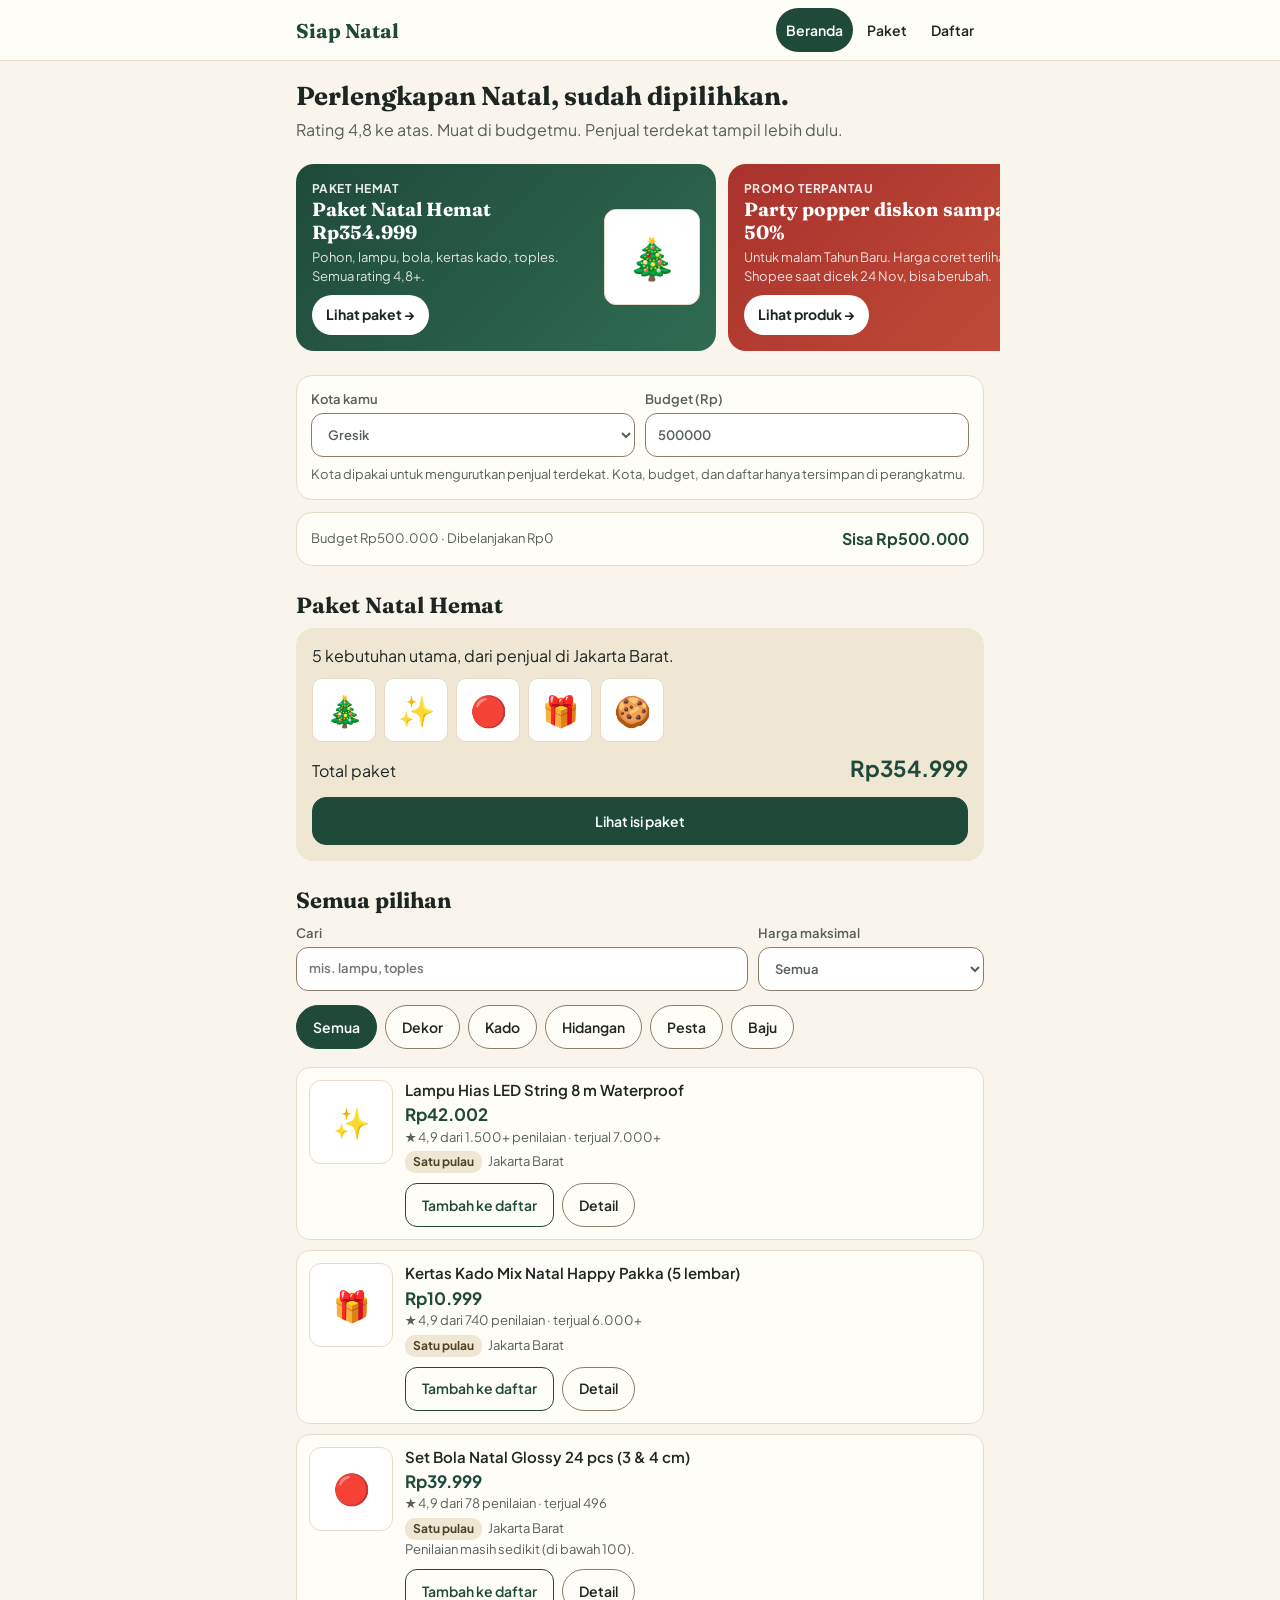
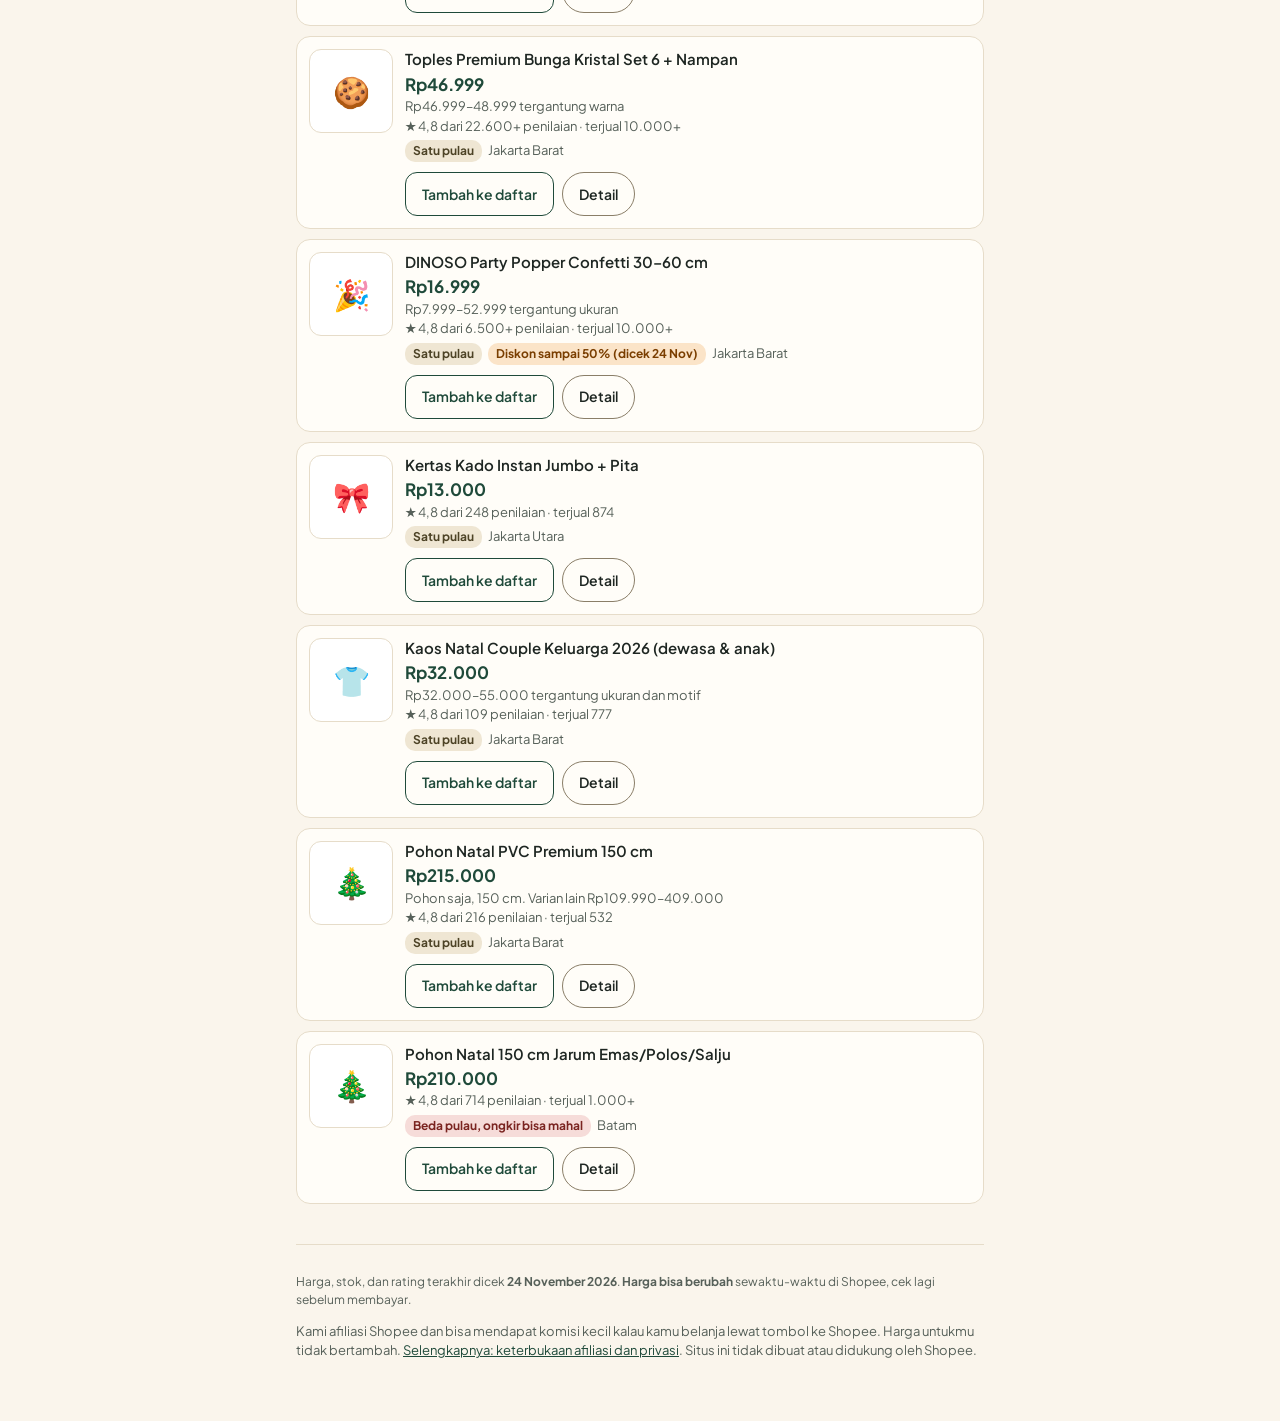
==== commit 9e58a13e: "Web multihalaman: beranda, paket, produk+alternatif, daftar belanja; alur beli lalu konfirmasi; bann" ====
--- a/index.html
+++ b/index.html
@@ -4,231 +4,17 @@
 <meta charset="utf-8">
 <meta name="viewport" content="width=device-width,initial-scale=1">
 <title>Siap Natal — asisten belanja Natal untuk ibu</title>
-<meta name="description" content="Pilihan perlengkapan Natal yang sudah dikurasi: rating 4,8 ke atas, sesuai budget, dengan penjual terdekat lebih dulu.">
+<meta name="description" content="Pilihan perlengkapan Natal berating 4,8 ke atas, sesuai budget, penjual terdekat tampil dulu.">
 <link rel="icon" href="data:image/svg+xml,%3Csvg xmlns=%27http://www.w3.org/2000/svg%27 viewBox=%270 0 100 100%27%3E%3Ctext y=%27.9em%27 font-size=%2790%27%3E🎄%3C/text%3E%3C/svg%3E">
 <meta property="og:title" content="Siap Natal — asisten belanja Natal untuk ibu"><meta property="og:description" content="Pilihan perlengkapan Natal berating 4,8 ke atas, sesuai budget, penjual terdekat tampil dulu."><meta property="og:type" content="website">
 <link rel="preconnect" href="https://fonts.googleapis.com"><link rel="preconnect" href="https://fonts.gstatic.com" crossorigin>
 <link href="https://fonts.googleapis.com/css2?family=Fraunces:wght@600;700&family=Plus+Jakarta+Sans:wght@400;500;600;700&display=swap" rel="stylesheet">
-<style>
-:root{--ground:#FAF5EC;--surface:#FFFDF8;--line:#E6DCC9;--line2:#8A7E68;--text:#1E2622;--muted:#566059;--pri:#1F4A3A;--berry:#A8322D;--sand:#EFE6D3}
-*{box-sizing:border-box}
-html{-webkit-text-size-adjust:100%}
-body{margin:0;background:var(--ground);color:var(--text);font:400 16px/1.5 'Plus Jakarta Sans',system-ui,sans-serif}
-h1,h2,h3{font-family:Fraunces,Georgia,serif;margin:0;line-height:1.2}
-a{color:var(--pri)}
-button,select,input{font:inherit;color:inherit}
-:focus-visible{outline:3px solid #2F6FED;outline-offset:2px}
-.wrap{max-width:720px;margin:0 auto;padding:0 16px}
-header.top{position:sticky;top:0;z-index:5;background:var(--surface);border-bottom:1px solid var(--line)}
-header.top .wrap{display:flex;align-items:center;gap:10px;min-height:60px;justify-content:space-between}
-.brand{font:700 20px Fraunces,Georgia,serif;color:var(--pri);text-decoration:none}
-.chip,.btn{min-height:44px;border-radius:22px;border:1px solid var(--line2);background:var(--surface);padding:0 16px;font-weight:600;font-size:14px;cursor:pointer;display:inline-flex;align-items:center;justify-content:center;gap:6px;text-decoration:none;color:var(--text)}
-.chip[aria-pressed=true]{background:var(--pri);color:#fff;border-color:var(--pri)}
-.btn.pri{background:var(--pri);border-color:var(--pri);color:#fff;border-radius:14px;min-height:48px}
-.btn.out{border:1.5px solid var(--pri);color:var(--pri);border-radius:12px}
-.cartbtn{position:relative;width:44px;padding:0;border-radius:22px}
-.badge{position:absolute;top:-4px;right:-4px;min-width:20px;height:20px;padding:0 5px;border-radius:10px;background:var(--berry);color:#fff;font-size:12px;font-weight:700;display:flex;align-items:center;justify-content:center}
-.hero{padding:24px 0 8px}
-.hero h1{font-size:28px}
-.hero p{color:var(--muted);margin:8px 0 0}
-.panel{background:var(--surface);border:1px solid var(--line);border-radius:16px;padding:14px;margin-top:16px}
-.row{display:flex;gap:10px;flex-wrap:wrap;align-items:flex-end}
-label.f{display:flex;flex-direction:column;gap:4px;font-size:13px;color:var(--muted);font-weight:600;flex:1;min-width:140px}
-select,input[type=number],input[type=search]{min-height:44px;border:1px solid var(--line2);border-radius:12px;background:#fff;padding:0 12px;width:100%}
-.note{font-size:13px;color:var(--muted)}
-.bar{height:8px;border-radius:4px;background:#E9E0CE;overflow:hidden;margin-top:6px}
-.bar>i{display:block;height:100%;background:var(--pri)}
-.bar.over>i{background:var(--berry)}
-section{margin-top:28px}
-section>h2{font-size:22px;margin-bottom:10px}
-.paket{background:var(--sand);border-radius:18px;padding:16px}
-.paket ul{list-style:none;margin:12px 0;padding:0;display:flex;flex-direction:column;gap:6px}
-.paket li{display:flex;justify-content:space-between;gap:10px;font-size:14px}
-.tot{display:flex;justify-content:space-between;align-items:baseline;gap:10px;flex-wrap:wrap;margin:8px 0 12px}
-.tot b{font-size:22px;color:var(--pri)}
-.chips{display:flex;gap:8px;overflow-x:auto;padding:4px 0 8px;margin-top:10px}
-.chips .chip{flex:none}
-.card{display:flex;gap:12px;background:var(--surface);border:1px solid var(--line);border-radius:14px;padding:12px;margin-top:10px}
-.ph{flex:none;width:72px;height:72px;border-radius:12px;background:var(--sand);display:flex;align-items:center;justify-content:center;font-size:28px}
-.card .b{flex:1;min-width:0}
-.card h3{font:600 15px/1.35 'Plus Jakarta Sans',sans-serif}
-.price{font-weight:700;color:var(--pri);font-size:17px;margin-top:2px}
-.meta{font-size:13px;color:var(--muted)}
-.tag{display:inline-block;font-size:12px;font-weight:700;padding:2px 8px;border-radius:10px;margin-right:6px;margin-top:4px}
-.t0,.t1{background:#DCEBDD;color:#1B4B2B}.t2{background:#EFE6D3;color:#4D4326}.t3{background:#F6DCD9;color:#7A2420}
-.why{font-size:13px;margin:6px 0 0;color:#3F4A44}
-.acts{display:flex;gap:8px;margin-top:10px;flex-wrap:wrap}
-.empty{padding:20px;text-align:center;color:var(--muted)}
-#daftar .item{display:flex;align-items:center;gap:8px;padding:8px 8px 8px 4px;border:1px solid var(--line);border-radius:14px;background:var(--surface);margin-top:8px}
-#daftar .item input[type=checkbox]{width:22px;height:22px;accent-color:var(--pri);margin:0}
-
-#daftar .item.done .nm{text-decoration:line-through;color:var(--muted)}
-.item .nm{font-size:14px;font-weight:600;line-height:1.3}
-.x{border:0;background:none;color:var(--muted);min-width:44px;min-height:44px;cursor:pointer;font-size:13px;text-decoration:underline}
-footer{margin:40px 0 60px;padding-top:16px;border-top:1px solid var(--line);font-size:13px;color:var(--muted)}
-footer h2{font-size:16px;color:var(--text);margin:14px 0 4px}
-.stale{font-size:12px;color:var(--muted)}
-.bar{display:flex}.bar>i.pl{background:#8FB5A3}.bar.over>i.pl{background:#D98A85}
-.doneTag{display:inline-flex;align-items:center;min-height:44px;font-weight:700;color:var(--pri)}
-.card.dim{opacity:.7}
-dialog{border:1px solid var(--line2);border-radius:16px;padding:18px;max-width:420px;width:calc(100% - 32px);background:var(--surface);color:var(--text)}dialog::backdrop{background:rgba(30,38,34,.45)}
-.ph.sm{width:44px;height:44px;font-size:20px;border-radius:10px}
-#daftar .item .side{display:flex;flex-direction:column;align-items:flex-end;gap:4px}
-.sm2{min-height:40px;font-size:13px;padding:0 12px}
-details{margin-top:10px}summary{cursor:pointer;min-height:44px;display:flex;align-items:center;font-weight:600;color:var(--pri)}
-#daftar .item.done{opacity:.85}
-@media (prefers-reduced-motion:no-preference){.bar>i{transition:width .3s}}
-</style>
+<link rel="stylesheet" href="style.css">
 </head>
-<body>
-<header class="top"><div class="wrap">
-<a class="brand" href="#top">Siap Natal</a>
-<a class="btn cartbtn" href="#daftar" aria-label="Daftar belanja"><svg width="22" height="22" viewBox="0 0 24 24" fill="none" stroke="currentColor" stroke-width="1.8" stroke-linecap="round" stroke-linejoin="round" aria-hidden="true"><path d="M6 7h12l-1 13H7z"/><path d="M9 7a3 3 0 016 0"/></svg><span class="badge" id="badge">0</span></a>
-</div></header>
-
-<main class="wrap" id="top">
-<div class="hero">
-<h1>Perlengkapan Natal, sudah dipilihkan.</h1>
-<p>Rating 4,8 ke atas. Muat di budgetmu. Penjual terdekat tampil lebih dulu.</p>
-<p class="note" style="margin-top:6px">Cara pakai: atur budget, tambahkan barang ke daftar, beli dari daftar, lalu tandai yang sudah dibeli.</p>
-</div>
-
-<div class="panel" aria-label="Pengaturan">
-<div class="row">
-<label class="f">Kota kamu<select id="city"></select></label>
-<label class="f">Budget (Rp)<input type="number" id="budget" inputmode="numeric" min="0" step="10000"></label>
-</div>
-<p class="note" role="status" id="bmsg" style="margin:8px 0 0;color:var(--berry)"></p>
-<p class="note" style="margin:8px 0 0">Kota dipakai untuk mengurutkan penjual terdekat. Kota, budget, dan daftar tersimpan di perangkatmu saja.</p>
-</div>
-
-<section id="paketsec"><h2>Paket Natal Hemat</h2><div class="paket" id="paket"></div></section>
-
-<section id="produk"><h2>Semua pilihan</h2>
-<div class="row">
-<label class="f" style="flex:2">Cari<input type="search" id="q" placeholder="mis. lampu, toples"></label>
-<label class="f">Harga maksimal<select id="maxp"><option value="0">Semua</option><option value="50000">sampai Rp50.000</option><option value="100000">sampai Rp100.000</option><option value="250000">sampai Rp250.000</option></select></label>
-</div>
-<div class="chips" id="cats" role="group" aria-label="Kategori"></div>
-<div id="list" aria-live="polite"></div>
-</section>
-
-<section id="daftar"><h2>Daftar belanjaku</h2>
-<div class="panel" style="margin-top:0">
-<div class="row" style="justify-content:space-between;align-items:baseline"><span class="note" id="used"></span><b id="left" style="color:var(--pri)"></b></div>
-<div class="bar" id="bar"></div>
-<div class="note" id="cnt" style="margin-top:6px"></div>
-</div>
-<div id="items"></div>
-<div id="doneBox"></div>
-<p class="note">Tambahkan barang ke daftar dulu, lalu beli dari sini. Dengan begitu belanjamu tetap terpantau dan tidak melewati budget. Tanda "sudah dibeli" kamu isi sendiri, kami tidak tahu pembelianmu di Shopee. Pembayaran dan pengiriman diurus Shopee.</p>
-</section>
-
-<footer>
-<p class="stale">Harga, stok, dan rating terakhir dicek <b id="chk"></b>. <b>Harga bisa berubah</b> sewaktu-waktu di Shopee, cek lagi sebelum membayar.</p>
-<h2 id="afiliasi">Keterbukaan afiliasi</h2>
-<p>Situs ini mengumpulkan pilihan produk dari Shopee. Kalau kamu menekan "Beli di Shopee" lalu berbelanja, kami bisa mendapat komisi kecil dari Shopee. Harga untukmu tidak bertambah. Kami hanya memilih produk berating 4,8 ke atas, dan tidak menerima bayaran untuk menampilkan produk tertentu.</p>
-<h2 id="privasi">Privasi</h2>
-<p>Tanpa akun dan tanpa data pribadi. Kota, budget, dan daftar belanjamu hanya disimpan di perangkatmu (penyimpanan lokal peramban) dan tidak dikirim ke server kami. Saat kamu menekan tombol ke Shopee, Shopee dapat memasang cookie sesuai kebijakan mereka. Kami dapat memakai statistik kunjungan tanpa cookie untuk mengetahui halaman mana yang dipakai.</p>
-<p>Situs ini tidak dibuat atau didukung oleh Shopee.</p>
-</footer>
-</main>
-<dialog id="dlg" aria-labelledby="dt"><h2 id="dt" style="font-size:20px"></h2><p id="dm" style="margin:8px 0"></p><label class="f" id="dl">x<input type="number" id="dnew" inputmode="numeric"></label><p id="derr" role="alert" class="note" style="color:var(--berry);margin:6px 0 0"></p><div class="acts" style="justify-content:flex-end"><button type="button" class="btn" id="dcancel">Batal</button><button type="button" class="btn pri" id="dok"></button></div></dialog>
-
-<script>
-const UPDATED="24 November 2026";
-const P=[
-{id:"pvc150",n:"Pohon Natal PVC Premium 150 cm",k:"Dekor",h:215000,hn:"Pohon saja, 150 cm. Varian lain Rp109.990–409.000",s:532,r:4.8,rc:216,c:"Jakarta Barat",l:"https://s.shopee.co.id/6fj6Mpn1TP",w:"Rating 4,8 dari 216 penilaian. Harga pohon 150 cm paling wajar di kelasnya.",paket:1,e:"🎄"},
-{id:"led8",n:"Lampu Hias LED String 8 m Waterproof",k:"Dekor",h:42002,s:7000,r:4.9,rc:1500,c:"Jakarta Barat",l:"https://s.shopee.co.id/2gCxbWXLBi",w:"Terjual 7.000+, rating 4,9 dari 1.500+ penilaian. Murah dan aman dipakai di luar.",paket:1,e:"✨"},
-{id:"bola24",n:"Set Bola Natal Glossy 24 pcs (3 & 4 cm)",k:"Dekor",h:39999,s:496,r:4.9,rc:78,c:"Jakarta Barat",l:"https://s.shopee.co.id/9fMhwWFyLL",w:"Rating 4,9, tapi baru 78 penilaian, jadi bukti masih tipis.",paket:1,thin:1,e:"🔴"},
-{id:"kado5",n:"Kertas Kado Mix Natal Happy Pakka (5 lembar)",k:"Kado",h:10999,s:6000,r:4.9,rc:740,c:"Jakarta Barat",l:"https://s.shopee.co.id/8KrKM7GC0i",w:"Terjual 6.000+, rating 4,9 dari 740 penilaian. Murah untuk membungkus beberapa kado.",paket:1,e:"🎁"},
-{id:"toples6",n:"Toples Premium Bunga Kristal Set 6 + Nampan",k:"Hidangan",h:46999,hn:"Rp46.999–48.999 tergantung warna",s:10000,r:4.8,rc:22600,c:"Jakarta Barat",l:"https://s.shopee.co.id/7KynB4lZWS",w:"Rating 4,8 dari 22.600+ penilaian, terjual 10.000+. Bukti terkuat di daftar ini.",paket:1,e:"🍪"},
-{id:"jarum150",n:"Pohon Natal 150 cm Jarum Emas/Polos/Salju",k:"Dekor",h:210000,s:1000,r:4.8,rc:714,c:"Batam",l:"https://s.shopee.co.id/4LLBaUgY8w",w:"Rating 4,8 dari 714 penilaian, terjual 1.000+. Dikirim dari Batam, jadi ongkir ke Jawa bisa mahal.",e:"🎄"},
-{id:"kadojumbo",n:"Kertas Kado Instan Jumbo + Pita",k:"Kado",h:13000,s:874,r:4.8,rc:248,c:"Jakarta Utara",l:"https://s.shopee.co.id/3B9ECFeXxI",w:"Rating 4,8 dari 248 penilaian. Ukuran jumbo plus pita, cocok untuk kado besar.",e:"🎀"},
-{id:"popper",n:"DINOSO Party Popper Confetti 30–60 cm",k:"Pesta",h:16999,hn:"Rp7.999–52.999 tergantung ukuran",s:10000,r:4.8,rc:6500,c:"Jakarta Barat",l:"https://s.shopee.co.id/9AQRPuTZPy",w:"Rating 4,8 dari 6.500+ penilaian, terjual 10.000+. Toko Mall, tiba 25–27 Nov. Seru untuk malam Tahun Baru.",e:"🎉"},
-{id:"kaos",n:"Kaos Natal Couple Keluarga 2026 (dewasa & anak)",k:"Baju",h:32000,hn:"Rp32.000–55.000 tergantung ukuran dan motif",s:777,r:4.8,rc:109,c:"Jakarta Barat",l:"https://s.shopee.co.id/2VtXQyPpWH",w:"Rating 4,8 dari 109 penilaian. Satu motif untuk seluruh keluarga. Tiba 27–28 Nov, pesan segera.",e:"👕"}
-];
-const CITIES=[
-["Gresik","Jawa Timur","Jawa"],["Surabaya","Jawa Timur","Jawa"],["Sidoarjo","Jawa Timur","Jawa"],["Lamongan","Jawa Timur","Jawa"],["Mojokerto","Jawa Timur","Jawa"],["Malang","Jawa Timur","Jawa"],["Pasuruan","Jawa Timur","Jawa"],["Probolinggo","Jawa Timur","Jawa"],["Jember","Jawa Timur","Jawa"],["Banyuwangi","Jawa Timur","Jawa"],["Kediri","Jawa Timur","Jawa"],["Madiun","Jawa Timur","Jawa"],["Tuban","Jawa Timur","Jawa"],["Bojonegoro","Jawa Timur","Jawa"],
-["Semarang","Jawa Tengah","Jawa"],["Solo","Jawa Tengah","Jawa"],["Yogyakarta","DI Yogyakarta","Jawa"],["Bandung","Jawa Barat","Jawa"],["Bogor","Jawa Barat","Jawa"],["Depok","Jawa Barat","Jawa"],["Bekasi","Jawa Barat","Jawa"],["Tangerang","Banten","Jawa"],
-["Jakarta Barat","DKI Jakarta","Jawa"],["Jakarta Utara","DKI Jakarta","Jawa"],["Jakarta Selatan","DKI Jakarta","Jawa"],["Jakarta Pusat","DKI Jakarta","Jawa"],["Jakarta Timur","DKI Jakarta","Jawa"],
-["Denpasar","Bali","Bali"],["Medan","Sumatera Utara","Sumatera"],["Batam","Kepulauan Riau","Sumatera"],["Palembang","Sumatera Selatan","Sumatera"],["Balikpapan","Kalimantan Timur","Kalimantan"],["Makassar","Sulawesi Selatan","Sulawesi"],["Manado","Sulawesi Utara","Sulawesi"]
-];
-const cityInfo=n=>CITIES.find(c=>c[0]===n);
-const rp=n=>"Rp"+Math.round(n).toLocaleString("id-ID");
-const byId=id=>P.find(p=>p.id===id);
-const K={city:"sn_city",budget:"sn_budget",list:"sn_list"};
-const ls={get(k,d){try{const v=localStorage.getItem(k);return v==null?d:JSON.parse(v)}catch(e){return d}},set(k,v){try{localStorage.setItem(k,JSON.stringify(v))}catch(e){}}};
-let city=ls.get(K.city,"Gresik"),budget=ls.get(K.budget,500000),list=ls.get(K.list,[]),cat="Semua";
-if(!cityInfo(city))city="Gresik";
-if(!(budget>=0))budget=500000;
-list=(Array.isArray(list)?list:[]).filter(x=>x&&byId(x.id)).map(x=>x.done?{id:x.id,done:true,paid:(typeof x.paid==="number"?x.paid:byId(x.id).h)}:{id:x.id,done:false});
-const spent=()=>list.filter(x=>x.done).reduce((a,x)=>a+x.paid,0);
-const planned=()=>list.filter(x=>!x.done).reduce((a,x)=>a+byId(x.id).h,0);
-const room=()=>budget-spent()-planned();
-const up10=n=>Math.ceil(n/10000)*10000;
-function tier(p){const u=cityInfo(city),s=cityInfo(p.c);if(p.c===city)return 0;if(!u||!s)return 3;if(u[1]===s[1])return 1;if(u[2]===s[2])return 2;return 3}
-const TL=["Satu kota denganmu","Satu provinsi","Satu pulau","Beda pulau, ongkir bisa mahal"];
-function save(){ls.set(K.city,city);ls.set(K.budget,budget);ls.set(K.list,list)}
-const $=id=>document.getElementById(id);
-/* dialog */
-let dOk=null;
-function openDlg(o){$("dt").textContent=o.title;$("dm").textContent=o.msg;$("dl").firstChild.textContent=o.label;const i=$("dnew");i.value=o.value;i.min=o.min;$("derr").textContent="";$("dok").textContent=o.okText;
-dOk=()=>{const v=parseInt(i.value,10);if(isNaN(v)||v<o.min){$("derr").textContent="Isi angka minimal "+rp(o.min)+".";return}$("dlg").close();o.onOk(v)};$("dlg").showModal();i.focus();i.select()}
-function needRaise(short,then){openDlg({title:"Budget belum cukup",msg:"Kurang "+rp(short)+". Kalau mau tambah barang ini, naikkan budget dulu.",label:"Budget baru (Rp)",value:up10(budget+short),min:budget+short,okText:"Naikkan budget dan lanjut",onOk:v=>{budget=v;$("budget").value=budget;save();then()}})}
-function add(id){const p=byId(id);if(list.some(x=>x.id===id))return;if(p.h<=room()){list.push({id,done:false});save();render()}else needRaise(p.h-room(),()=>add(id))}
-function addPaket(){const miss=P.filter(p=>p.paket&&!list.some(x=>x.id===p.id));if(!miss.length){$("daftar").scrollIntoView({behavior:"smooth"});return}const need=miss.reduce((a,p)=>a+p.h,0);
-if(need<=room()){miss.forEach(p=>list.push({id:p.id,done:false}));save();render();$("daftar").scrollIntoView({behavior:"smooth"})}else needRaise(need-room(),addPaket)}
-function rm(id){list=list.filter(x=>x.id!==id||x.done);save();render()}
-function bought(id){const p=byId(id),x=list.find(y=>y.id===id);if(!x||x.done)return;
-openDlg({title:"Sudah dibeli di Shopee?",msg:p.n,label:"Harga yang kamu bayar (Rp)",value:p.h,min:1,okText:"Tandai sudah dibeli",onOk:v=>{x.done=true;x.paid=v;save();render()}})}
-function undo(id){const x=list.find(y=>y.id===id);if(!x||!x.done)return;const was=x.paid;x.done=false;delete x.paid;if(room()<0){const short=-room();x.done=true;x.paid=was;needRaise(short,()=>undo(id));return}save();render()}
-const cta=p=>`<a class="btn out" href="${p.l}" target="_blank" rel="sponsored noopener noreferrer">Beli di Shopee</a>`;
-function card(p){const t=tier(p),x=list.find(y=>y.id===p.id);
-const act=x?(x.done?`<span class="doneTag">✓ Sudah dibeli</span>`:`<button class="btn out" disabled>Sudah di daftar</button><a class="btn out" href="#daftar">Lihat daftar</a>`):`<button class="btn out" data-add="${p.id}">Tambah ke daftar</button>`;
-return `<article class="card${x&&x.done?" dim":""}"><div class="ph" aria-hidden="true">${p.e}</div><div class="b"><h3>${p.n}</h3>
-<div class="price">${rp(p.h)}</div>${p.hn?`<div class="meta">${p.hn}</div>`:""}
-<div class="meta">★ ${String(p.r).replace(".",",")} dari ${p.rc.toLocaleString("id-ID")}${p.rc>=1500?"+":""} penilaian · terjual ${p.s.toLocaleString("id-ID")}${p.s>=1000?"+":""}</div>
-<div><span class="tag t${t}">${TL[t]}</span><span class="meta">${p.c}</span></div>
-${p.thin?`<div class="meta">Penilaian masih sedikit (di bawah 100).</div>`:""}
-<p class="why">${p.w}</p><div class="acts">${act}</div></div></article>`}
-function renderPaket(){const it=P.filter(p=>p.paket),tot=it.reduce((a,p)=>a+p.h,0),miss=it.filter(p=>!list.some(x=>x.id===p.id)),mt=miss.reduce((a,p)=>a+p.h,0);
-$("paket").innerHTML=`<p style="margin:0 0 4px">${it.length} kebutuhan utama, semua rating 4,8 ke atas, dari penjual di Jakarta Barat.</p><ul>${it.map(p=>`<li><span>${p.e} ${p.n}</span><b>${rp(p.h)}</b></li>`).join("")}</ul>
-<div class="tot"><span>Total paket</span><b>${rp(tot)}</b></div><div class="note" style="margin-bottom:10px">${!miss.length?"Semua isi paket sudah ada di daftarmu.":mt<=room()?`Muat di budgetmu. Sisa setelah ditambahkan ${rp(room()-mt)}.`:`Kurang ${rp(mt-room())} dari budgetmu. Naikkan budget dulu untuk menambahkan.`}</div>
-<button class="btn pri" style="width:100%" data-paket="1">${miss.length?"Tambah semua ke daftar":"Lihat daftar belanja"}</button>`}
-function renderList(){const q=$("q").value.trim().toLowerCase(),mx=+$("maxp").value;
-let a=P.filter(p=>(cat==="Semua"||p.k===cat)&&(!mx||p.h<=mx)&&(!q||(p.n+" "+p.k).toLowerCase().includes(q)));
-a.sort((x,y)=>tier(x)-tier(y)||y.r-x.r||y.s-x.s);
-$("list").innerHTML=a.length?a.map(card).join(""):`<div class="empty">Belum ada yang cocok. Coba ganti kategori atau harga maksimal.</div>`}
-function renderDaftar(){const todo=list.filter(x=>!x.done),done=list.filter(x=>x.done),sp=spent(),pl=planned(),r=room();
-$("badge").textContent=todo.length;
-$("used").innerHTML=`Dibelanjakan <b>${rp(sp)}</b> · Di daftar <b>${rp(pl)}</b> · Budget ${rp(budget)}`;
-const L=$("left");L.textContent=r>=0?`Sisa ${rp(r)}`:`Lebih ${rp(-r)}`;L.style.color=r>=0?"":"var(--berry)";
-const sw=budget>0?Math.min(100,sp/budget*100):0,pw=budget>0?Math.min(100-sw,pl/budget*100):0;
-$("bar").className="bar"+(r<0?" over":"");$("bar").innerHTML=`<i style="width:${sw}%"></i><i class="pl" style="width:${pw}%"></i>`;
-$("cnt").textContent=`${todo.length} barang belum dibeli · ${done.length} sudah dibeli. Harga di daftar adalah harga terendah per varian, harga akhir mengikuti pilihanmu di Shopee. Saat menandai sudah dibeli, kamu bisa mengisi harga yang sebenarnya.`;
-$("items").innerHTML=todo.length?todo.map(x=>{const p=byId(x.id);return `<div class="item"><div class="ph sm" aria-hidden="true">${p.e}</div><div style="flex:1;min-width:0"><div class="nm">${p.n}</div><div class="price" style="font-size:14px">${rp(p.h)}</div><div class="meta">${p.c}</div></div><div class="side">${cta(p)}<button class="btn out sm2" data-bought="${p.id}">Sudah dibeli</button><button class="x" data-rm="${p.id}">Hapus</button></div></div>`}).join(""):`<div class="empty">${done.length?"Semua barang di daftar sudah dibeli.":"Daftarmu masih kosong. Tambahkan dari paket atau daftar pilihan di atas."}</div>`;
-$("doneBox").innerHTML=done.length?`<details><summary>Sudah dibeli (${done.length}) · ${rp(sp)}</summary>${done.map(x=>{const p=byId(x.id);return `<div class="item done"><div style="flex:1;min-width:0"><div class="nm">${p.n}</div><div class="meta">Dibayar ${rp(x.paid)}</div></div><button class="x" data-undo="${p.id}">Batalkan</button></div>`}).join("")}</details>`:""}
-function render(){renderPaket();renderList();renderDaftar()}
-function init(){
-$("chk").textContent=UPDATED;
-const cs=$("city");cs.innerHTML=CITIES.map(c=>`<option ${c[0]===city?"selected":""}>${c[0]}</option>`).join("");
-cs.onchange=()=>{city=cs.value;save();render()};
-const bi=$("budget");bi.value=budget;
-bi.onchange=()=>{const v=parseInt(bi.value,10),min=spent()+planned(),m=$("bmsg");
-if(isNaN(v)||v<0){bi.value=budget;m.textContent="Isi budget dengan angka.";return}
-if(v<min&&v<budget){bi.value=budget;m.textContent="Budget tidak boleh di bawah "+rp(min)+" (sudah dibelanjakan + isi daftar). Hapus barang dari daftar dulu kalau mau menurunkan.";return}
-m.textContent="";budget=v;save();render()};
-$("q").oninput=renderList;$("maxp").onchange=renderList;
-const cats=["Semua",...new Set(P.map(p=>p.k))];
-$("cats").innerHTML=cats.map(c=>`<button class="chip" aria-pressed="${c===cat}" data-cat="${c}">${c}</button>`).join("");
-$("dok").onclick=()=>dOk&&dOk();$("dcancel").onclick=()=>$("dlg").close();
-$("dlg").addEventListener("keydown",e=>{if(e.key==="Enter"){e.preventDefault();dOk&&dOk()}});
-document.addEventListener("click",e=>{const t=e.target.closest("button,a");if(!t)return;const d=t.dataset;
-if(d.cat){cat=d.cat;document.querySelectorAll("[data-cat]").forEach(b=>b.setAttribute("aria-pressed",b.dataset.cat===cat));renderList()}
-else if(d.add)add(d.add);else if(d.paket)addPaket();else if(d.rm)rm(d.rm);else if(d.bought)bought(d.bought);else if(d.undo)undo(d.undo)});
-render()}
-init();
-</script>
+<body data-page="index">
+<main class="wrap" id="main"></main>
+<div class="wrap"><footer class="foot"></footer></div>
+<script src="data.js"></script>
+<script src="app.js"></script>
 </body>
 </html>
--- a/style.css
+++ b/style.css
@@ -0,0 +1,75 @@
+:root{--ground:#FAF5EC;--surface:#FFFDF8;--line:#E6DCC9;--line2:#8A7E68;--text:#1E2622;--muted:#566059;--pri:#1F4A3A;--berry:#A8322D;--sand:#EFE6D3;--amber:#FFF3D6;--amberl:#E0B24A}
+*{box-sizing:border-box}html{-webkit-text-size-adjust:100%;scroll-behavior:smooth}
+body{margin:0;background:var(--ground);color:var(--text);font:400 16px/1.5 'Plus Jakarta Sans',system-ui,sans-serif}
+h1,h2,h3{font-family:Fraunces,Georgia,serif;margin:0;line-height:1.2}
+a{color:var(--pri)}button,select,input{font:inherit;color:inherit}
+:focus-visible{outline:3px solid #2F6FED;outline-offset:2px}
+.wrap{max-width:720px;margin:0 auto;padding:0 16px}
+header.top{position:sticky;top:0;z-index:5;background:var(--surface);border-bottom:1px solid var(--line)}
+header.top .wrap{display:flex;align-items:center;gap:8px;min-height:60px;justify-content:space-between}
+.brand{font:700 20px Fraunces,Georgia,serif;color:var(--pri);text-decoration:none}
+nav{display:flex;gap:4px;align-items:center}
+nav a{min-height:44px;display:inline-flex;align-items:center;padding:0 10px;border-radius:22px;text-decoration:none;font-weight:600;font-size:14px;color:var(--text);position:relative}
+nav a[aria-current=page]{background:var(--pri);color:#fff}
+.badge{min-width:20px;height:20px;padding:0 5px;margin-left:4px;border-radius:10px;background:var(--berry);color:#fff;font-size:12px;font-weight:700;display:inline-flex;align-items:center;justify-content:center}
+.badge:empty{display:none}
+.chip,.btn{min-height:44px;border-radius:22px;border:1px solid var(--line2);background:var(--surface);padding:0 16px;font-weight:600;font-size:14px;cursor:pointer;display:inline-flex;align-items:center;justify-content:center;gap:6px;text-decoration:none;color:var(--text)}
+.chip[aria-pressed=true]{background:var(--pri);color:#fff;border-color:var(--pri)}
+.btn.pri{background:var(--pri);border-color:var(--pri);color:#fff;border-radius:14px;min-height:48px}
+.btn.out{border:1.5px solid var(--pri);color:var(--pri);border-radius:12px}
+.btn.full{width:100%}.btn[disabled]{opacity:.55;cursor:default}
+.lnk{background:none;border:0;color:var(--muted);text-decoration:underline;cursor:pointer;min-height:44px;padding:0 8px;font-size:13px}
+.hero{padding:20px 0 4px}.hero h1{font-size:26px}.hero p{color:var(--muted);margin:6px 0 0}
+.panel{background:var(--surface);border:1px solid var(--line);border-radius:16px;padding:14px;margin-top:14px}
+.row{display:flex;gap:10px;flex-wrap:wrap;align-items:flex-end}
+label.f{display:flex;flex-direction:column;gap:4px;font-size:13px;color:var(--muted);font-weight:600;flex:1;min-width:140px}
+select,input[type=number],input[type=search]{min-height:44px;border:1px solid var(--line2);border-radius:12px;background:#fff;padding:0 12px;width:100%}
+.note{font-size:13px;color:var(--muted)}
+.bar{display:flex;height:8px;border-radius:4px;background:#E9E0CE;overflow:hidden;margin-top:6px}
+.bar>i{display:block;height:100%;background:var(--pri)}.bar>i.pl{background:#8FB5A3}.bar.over>i{background:var(--berry)}.bar.over>i.pl{background:#D98A85}
+section{margin-top:26px}section>h2{font-size:22px;margin-bottom:10px}
+/* banner */
+.ban{display:flex;gap:12px;overflow-x:auto;scroll-snap-type:x mandatory;padding:4px 16px 10px;margin:14px -16px 0;scrollbar-width:none}
+.ban::-webkit-scrollbar{display:none}
+.slide{flex:0 0 86%;max-width:420px;scroll-snap-align:center;border-radius:18px;padding:16px;min-height:150px;display:flex;gap:12px;align-items:stretch;text-decoration:none;color:#fff;position:relative;overflow:hidden}
+.s1{background:linear-gradient(135deg,#1F4A3A,#2F6B52)}.s2{background:linear-gradient(135deg,#A8322D,#C8513A)}.s3{background:linear-gradient(135deg,#6B4F1D,#9A7426)}
+.slide .tx{flex:1;display:flex;flex-direction:column;justify-content:space-between;gap:8px;min-width:0}
+.slide .k{font-size:12px;font-weight:700;letter-spacing:.04em;text-transform:uppercase;opacity:.9}
+.slide h3{font-size:19px;color:#fff}
+.slide .cta{align-self:flex-start;background:#fff;color:#1E2622;border-radius:20px;padding:0 14px;min-height:40px;display:inline-flex;align-items:center;font-weight:700;font-size:14px}
+.slide .im{flex:none;width:96px;height:96px;align-self:center;border-radius:12px;background:#fff;overflow:hidden;display:flex;align-items:center;justify-content:center;font-size:40px}
+.slide .fine{font-size:11px;opacity:.85}
+/* thumbs */
+.th{background:#fff;border:1px solid var(--line);overflow:hidden;display:flex;align-items:center;justify-content:center;font-size:30px;flex:none}
+.th img{width:100%;height:100%;object-fit:contain;display:block}
+.th.l{width:84px;height:84px;border-radius:12px}.th.m{width:64px;height:64px;border-radius:10px}.th.xl{width:100%;aspect-ratio:1/1;max-height:360px;border-radius:14px;font-size:90px}
+/* cards */
+.card{display:flex;gap:12px;background:var(--surface);border:1px solid var(--line);border-radius:14px;padding:12px;margin-top:10px}
+.card .b{flex:1;min-width:0}.card h3{font:600 15px/1.35 'Plus Jakarta Sans',sans-serif}.card h3 a{color:var(--text);text-decoration:none}
+.card.dim{opacity:.7}
+.price{font-weight:700;color:var(--pri);font-size:17px;margin-top:2px}.meta{font-size:13px;color:var(--muted)}
+.tag{display:inline-block;font-size:12px;font-weight:700;padding:2px 8px;border-radius:10px;margin-right:6px;margin-top:4px}
+.t0,.t1{background:#DCEBDD;color:#1B4B2B}.t2{background:#EFE6D3;color:#4D4326}.t3{background:#F6DCD9;color:#7A2420}.tp{background:#FBE4C8;color:#7A3E00}
+.why{font-size:13px;margin:6px 0 0;color:#3F4A44}.acts{display:flex;gap:8px;margin-top:10px;flex-wrap:wrap}
+.empty{padding:20px;text-align:center;color:var(--muted)}
+.doneTag{display:inline-flex;align-items:center;min-height:44px;font-weight:700;color:var(--pri)}
+.paket{background:var(--sand);border-radius:18px;padding:16px}
+.thumbs{display:flex;gap:8px;margin:10px 0}.tot{display:flex;justify-content:space-between;align-items:baseline;gap:10px;flex-wrap:wrap;margin:8px 0 12px}.tot b{font-size:22px;color:var(--pri)}
+.chips{display:flex;gap:8px;overflow-x:auto;padding:4px 0 8px;margin-top:10px}.chips .chip{flex:none}
+/* daftar */
+.item{border:1.5px solid var(--line);border-radius:16px;background:var(--surface);margin-top:12px;padding:12px}
+.item .irow{display:flex;gap:12px;align-items:center}.item .nm{font-size:14px;font-weight:600;line-height:1.3}
+.step{font-size:12px;font-weight:700;color:var(--pri);margin:10px 0 6px;text-transform:uppercase;letter-spacing:.04em}
+.item.st-open{background:var(--amber);border-color:var(--amberl)}
+.item.st-open .stat{font-weight:700;margin:10px 0 2px}
+.two{display:grid;grid-template-columns:1fr 1fr;gap:8px;margin-top:8px}
+.item .sub{display:flex;gap:4px;justify-content:center;flex-wrap:wrap;margin-top:2px}
+.item.pulse{animation:pulse 1.2s 2}@keyframes pulse{50%{box-shadow:0 0 0 6px rgba(224,178,74,.5)}}
+.item.done{opacity:.9;padding:8px 12px}.item.done .irow{gap:10px}
+details{margin-top:12px}summary{cursor:pointer;min-height:44px;display:flex;align-items:center;font-weight:600;color:var(--pri)}
+.notice{background:var(--amber);border:1.5px solid var(--amberl);border-radius:14px;padding:12px;margin-top:14px;font-size:14px}
+dialog{border:1px solid var(--line2);border-radius:16px;padding:18px;max-width:420px;width:calc(100% - 32px);background:var(--surface);color:var(--text)}dialog::backdrop{background:rgba(30,38,34,.45)}
+footer{margin:40px 0 60px;padding-top:16px;border-top:1px solid var(--line);font-size:13px;color:var(--muted)}
+.back{display:inline-flex;align-items:center;min-height:44px;font-weight:600;text-decoration:none}
+.stale{font-size:12px;color:var(--muted)}
+@media (prefers-reduced-motion:reduce){html{scroll-behavior:auto}.item.pulse{animation:none}}
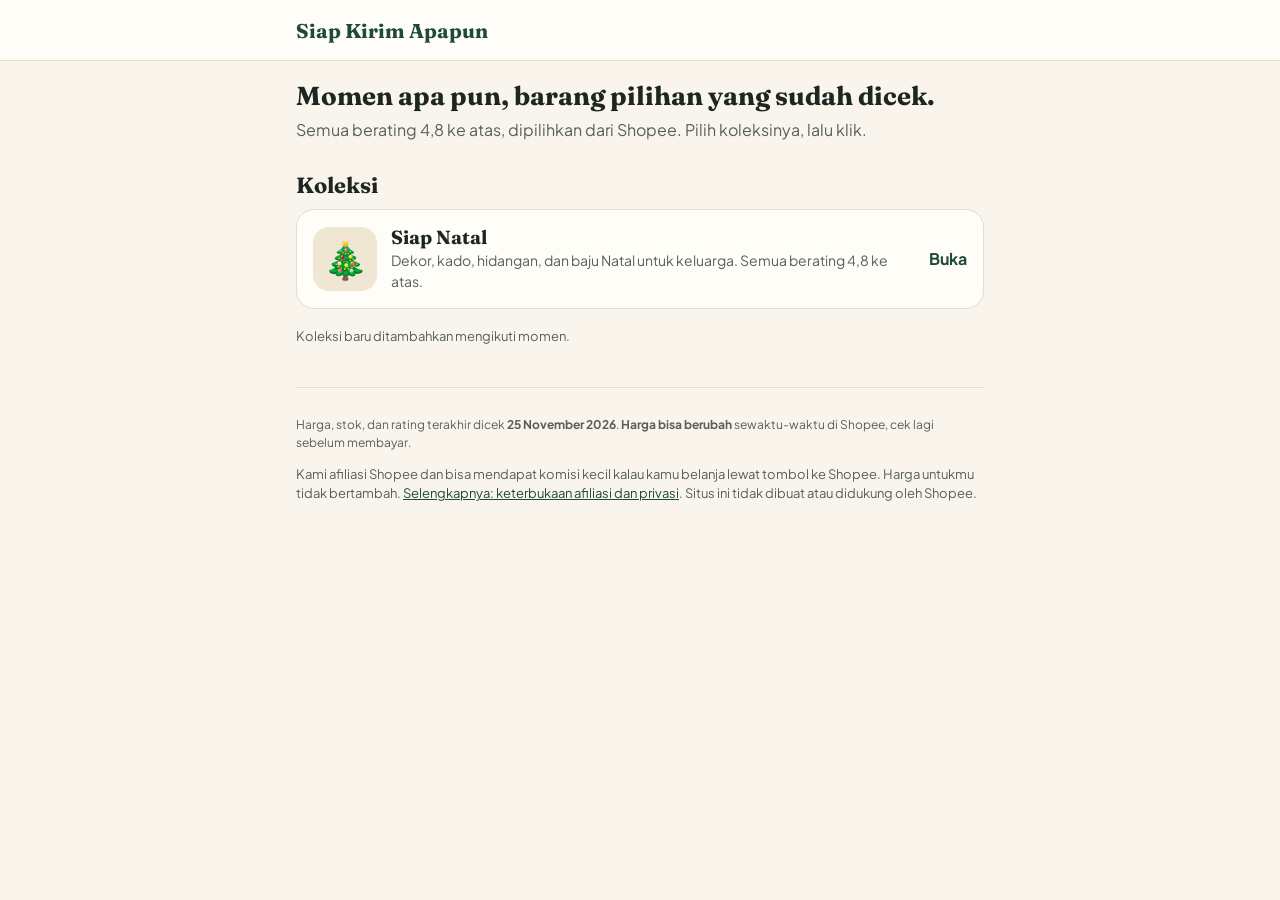
==== commit 71867d18: "Situs jadi hub koleksi: halaman utama daftar koleksi, Natal pindah ke natal.html - index.html jadi h" ====
--- a/index.html
+++ b/index.html
@@ -3,15 +3,15 @@
 <head>
 <meta charset="utf-8">
 <meta name="viewport" content="width=device-width,initial-scale=1">
-<title>Siap Natal — asisten belanja Natal untuk ibu</title>
-<meta name="description" content="Pilihan perlengkapan Natal berating 4,8 ke atas, sesuai budget, penjual terdekat tampil dulu.">
-<link rel="icon" href="data:image/svg+xml,%3Csvg xmlns=%27http://www.w3.org/2000/svg%27 viewBox=%270 0 100 100%27%3E%3Ctext y=%27.9em%27 font-size=%2790%27%3E🎄%3C/text%3E%3C/svg%3E">
-<meta property="og:title" content="Siap Natal — asisten belanja Natal untuk ibu"><meta property="og:description" content="Pilihan perlengkapan Natal berating 4,8 ke atas, sesuai budget, penjual terdekat tampil dulu."><meta property="og:type" content="website">
+<title>Siap Kirim Apapun — momen apa pun, barang pilihan yang sudah dicek</title>
+<meta name="description" content="Barang pilihan dari Shopee untuk momen apa pun, berating 4,8 ke atas. Pilih koleksinya, lalu klik.">
+<link rel="icon" href="data:image/svg+xml,%3Csvg xmlns=%27http://www.w3.org/2000/svg%27 viewBox=%270 0 100 100%27%3E%3Ctext y=%27.9em%27 font-size=%2790%27%3E🎁%3C/text%3E%3C/svg%3E">
+<meta property="og:title" content="Siap Kirim Apapun"><meta property="og:description" content="Barang pilihan dari Shopee untuk momen apa pun, berating 4,8 ke atas."><meta property="og:type" content="website">
 <link rel="preconnect" href="https://fonts.googleapis.com"><link rel="preconnect" href="https://fonts.gstatic.com" crossorigin>
 <link href="https://fonts.googleapis.com/css2?family=Fraunces:wght@600;700&family=Plus+Jakarta+Sans:wght@400;500;600;700&display=swap" rel="stylesheet">
 <link rel="stylesheet" href="style.css">
 </head>
-<body data-page="index">
+<body data-page="hub">
 <main class="wrap" id="main"></main>
 <div class="wrap"><footer class="foot"></footer></div>
 <script src="data.js"></script>
--- a/style.css
+++ b/style.css
@@ -8,9 +8,6 @@
 header.top{position:sticky;top:0;z-index:5;background:var(--surface);border-bottom:1px solid var(--line)}
 header.top .wrap{display:flex;align-items:center;gap:8px;min-height:60px;justify-content:space-between}
 .brand{font:700 20px Fraunces,Georgia,serif;color:var(--pri);text-decoration:none}
-nav{display:flex;gap:4px;align-items:center}
-nav a{min-height:44px;display:inline-flex;align-items:center;padding:0 10px;border-radius:22px;text-decoration:none;font-weight:600;font-size:14px;color:var(--text);position:relative}
-nav a[aria-current=page]{background:var(--pri);color:#fff}
 .badge{min-width:20px;height:20px;padding:0 5px;margin-left:4px;border-radius:10px;background:var(--berry);color:#fff;font-size:12px;font-weight:700;display:inline-flex;align-items:center;justify-content:center}
 .badge:empty{display:none}
 .chip,.btn{min-height:44px;border-radius:22px;border:1px solid var(--line2);background:var(--surface);padding:0 16px;font-weight:600;font-size:14px;cursor:pointer;display:inline-flex;align-items:center;justify-content:center;gap:6px;text-decoration:none;color:var(--text)}
@@ -73,3 +70,42 @@
 .back{display:inline-flex;align-items:center;min-height:44px;font-weight:600;text-decoration:none}
 .stale{font-size:12px;color:var(--muted)}
 @media (prefers-reduced-motion:reduce){html{scroll-behavior:auto}.item.pulse{animation:none}}
+
+body{padding-bottom:78px}
+.hr{display:flex;align-items:center;gap:8px}
+.bchip{min-height:36px;display:inline-flex;align-items:center;padding:0 12px;border-radius:18px;background:var(--sand);color:var(--pri);font-weight:700;font-size:13px;text-decoration:none}.bchip.over{background:#F6DCD9;color:var(--berry)}
+.cartbtn{position:relative;width:44px;height:44px;display:inline-flex;align-items:center;justify-content:center;border-radius:22px;border:1px solid var(--line2);color:var(--pri);background:var(--surface)}
+.cartbtn.on{background:var(--pri);color:#fff}.cartbtn .badge{position:absolute;top:-4px;right:-4px;margin:0}
+nav.tabs{position:fixed;left:0;right:0;bottom:0;z-index:6;background:var(--surface);border-top:1px solid var(--line);display:flex;justify-content:center;padding-bottom:env(safe-area-inset-bottom)}
+nav.tabs a{flex:1;max-width:240px;min-height:60px;display:flex;flex-direction:column;align-items:center;justify-content:center;gap:2px;text-decoration:none;color:var(--muted);font-size:11px;font-weight:600;text-align:center;line-height:1.15;padding:4px}
+nav.tabs a[aria-current=page]{color:var(--pri);box-shadow:inset 0 3px 0 var(--pri)}
+#toast{position:fixed;left:12px;right:12px;bottom:72px;z-index:9;max-width:480px;margin:0 auto;background:#1E2622;color:#fff;border-radius:14px;padding:12px 14px;display:none;justify-content:space-between;align-items:center;gap:10px;font-size:14px}
+#toast.on{display:flex}#toast a{color:#fff;font-weight:700;min-height:44px;display:inline-flex;align-items:center;padding:0 6px}
+.sticky{position:fixed;left:0;right:0;bottom:60px;z-index:5;background:var(--surface);border-top:1px solid var(--line);padding:8px 16px;display:flex;justify-content:space-between;align-items:center;gap:10px}
+body[data-page=produk]{padding-bottom:140px}
+.grid{display:grid;grid-template-columns:repeat(2,minmax(0,1fr));gap:10px;margin-top:10px}
+@media(min-width:620px){.grid{grid-template-columns:repeat(3,minmax(0,1fr))}}
+.gc{background:var(--surface);border:1px solid var(--line);border-radius:14px;padding:8px;display:flex;flex-direction:column;gap:2px;position:relative}
+.gc.dim{opacity:.7}.gl{color:inherit;text-decoration:none}.gl h3{font:600 13px/1.35 'Plus Jakarta Sans',sans-serif;margin:6px 0 2px;display:-webkit-box;-webkit-line-clamp:2;-webkit-box-orient:vertical;overflow:hidden;min-height:2.7em}
+.gc .price{font-size:16px}.gc .meta{font-size:12px}.gc .tag{align-self:flex-start;font-size:11px}
+.th.sq{width:100%;aspect-ratio:1/1;border-radius:10px;font-size:48px}
+.ribbon{position:absolute;top:12px;left:12px;background:var(--berry);color:#fff;font-size:11px;font-weight:700;padding:2px 8px;border-radius:8px}
+.bw{position:relative;margin:14px -16px 0}
+.ban{margin:0;padding:4px 16px 8px;scroll-padding:0 16px}
+.slide{flex:0 0 84%}
+.bn{position:absolute;top:46%;transform:translateY(-50%);width:40px;height:40px;border-radius:20px;border:0;background:rgba(255,255,255,.92);color:var(--text);font-size:24px;line-height:1;cursor:pointer;box-shadow:0 1px 4px rgba(0,0,0,.25);z-index:2}
+.bn.prev{left:6px}.bn.next{right:6px}
+.dots{display:flex;justify-content:center;gap:2px}.dots button{width:28px;height:28px;border:0;background:none;position:relative;cursor:pointer}
+.dots button::after{content:"";position:absolute;left:50%;top:50%;width:8px;height:8px;margin:-4px 0 0 -4px;border-radius:4px;background:#BDB19A}
+.dots button[aria-current=true]::after{background:var(--pri);width:20px;margin-left:-10px}
+.ban{cursor:grab}.ban:active{cursor:grabbing}
+.item.done .irow .lnk{flex:none}
+
+/* hub koleksi */
+.kol{display:grid;gap:12px}
+.kc{display:flex;gap:14px;align-items:center;background:var(--surface);border:1px solid var(--line);border-radius:18px;padding:16px;text-decoration:none;color:inherit;min-height:88px}
+.kc:hover{border-color:var(--pri)}
+.ke{font-size:36px;width:64px;height:64px;border-radius:16px;background:var(--sand);display:flex;align-items:center;justify-content:center;flex:none}
+.kt{flex:1;min-width:0}.kt h3{font-size:19px}.kd{display:block;color:var(--muted);font-size:14px;margin-top:2px}
+.kn{display:inline-block;margin-top:6px;font-size:12px;font-weight:700;color:var(--pri)}
+.ka{flex:none;font-weight:700;color:var(--pri)}
